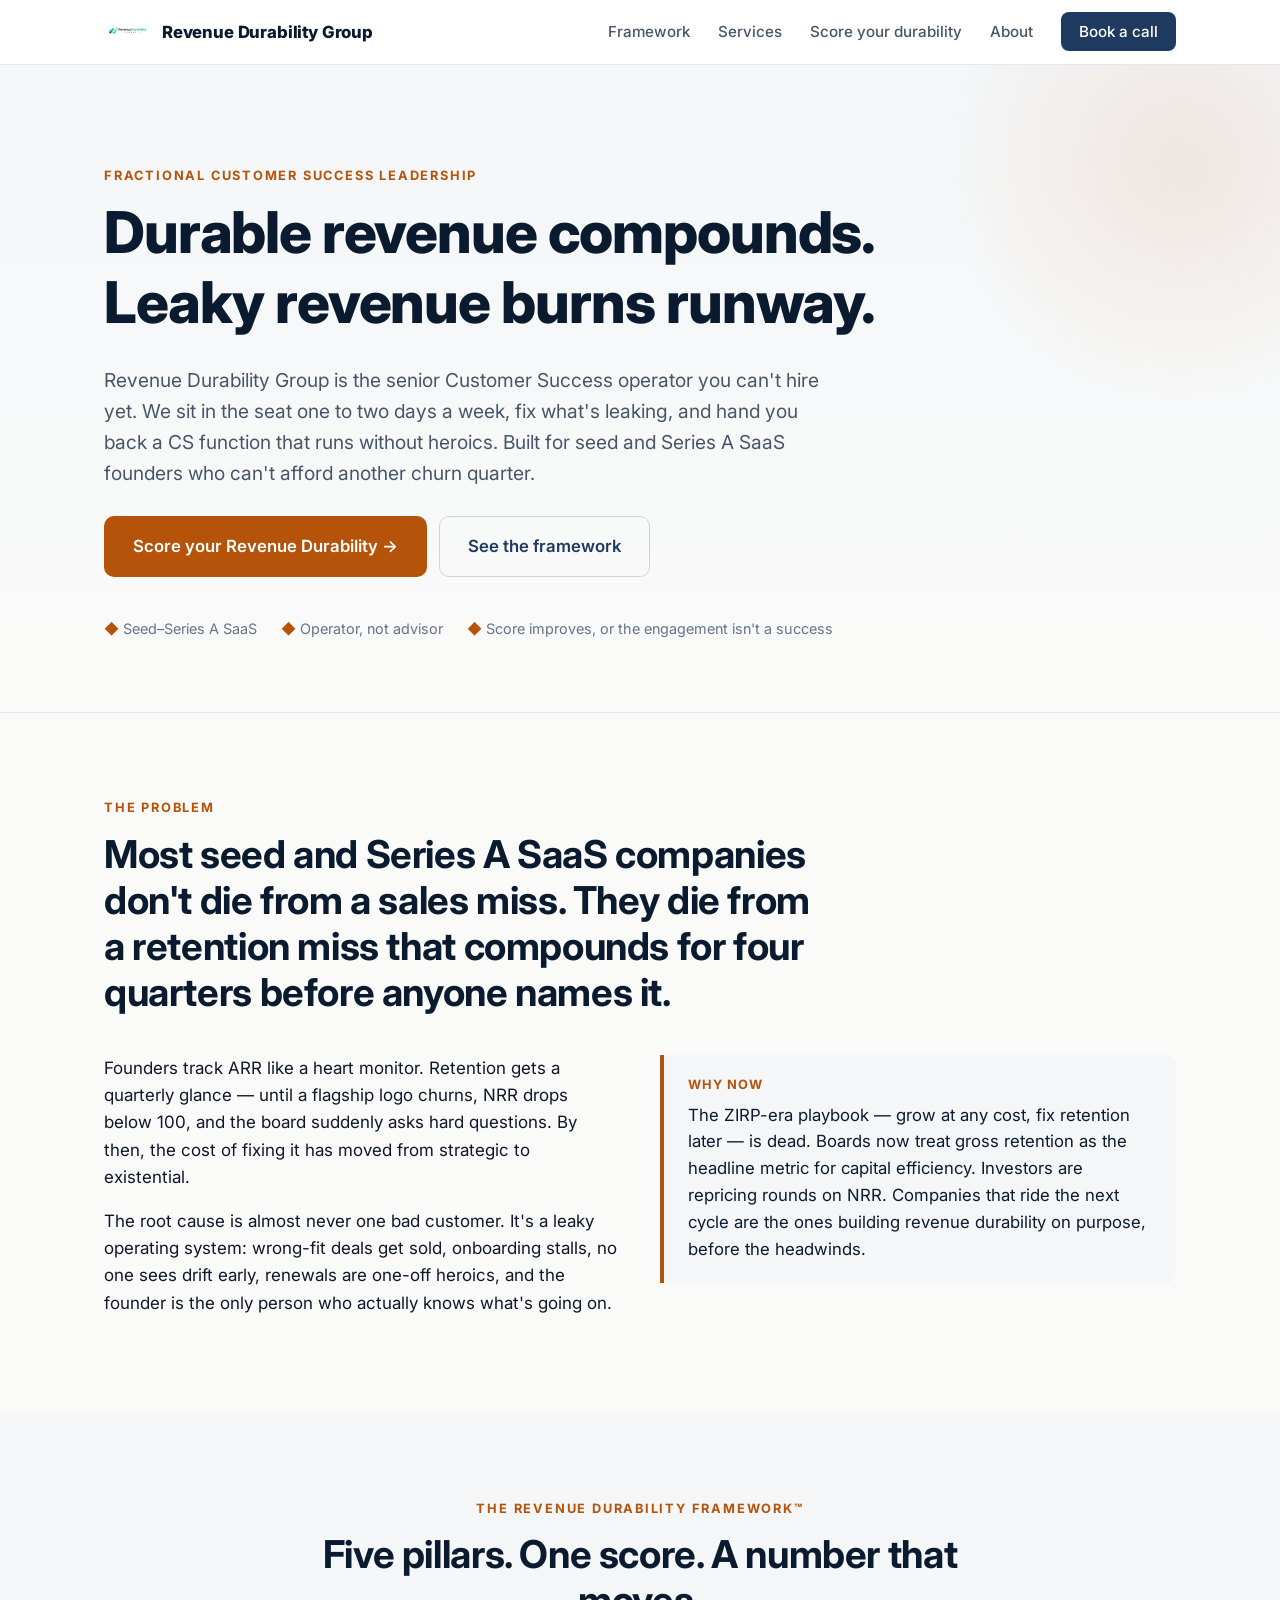
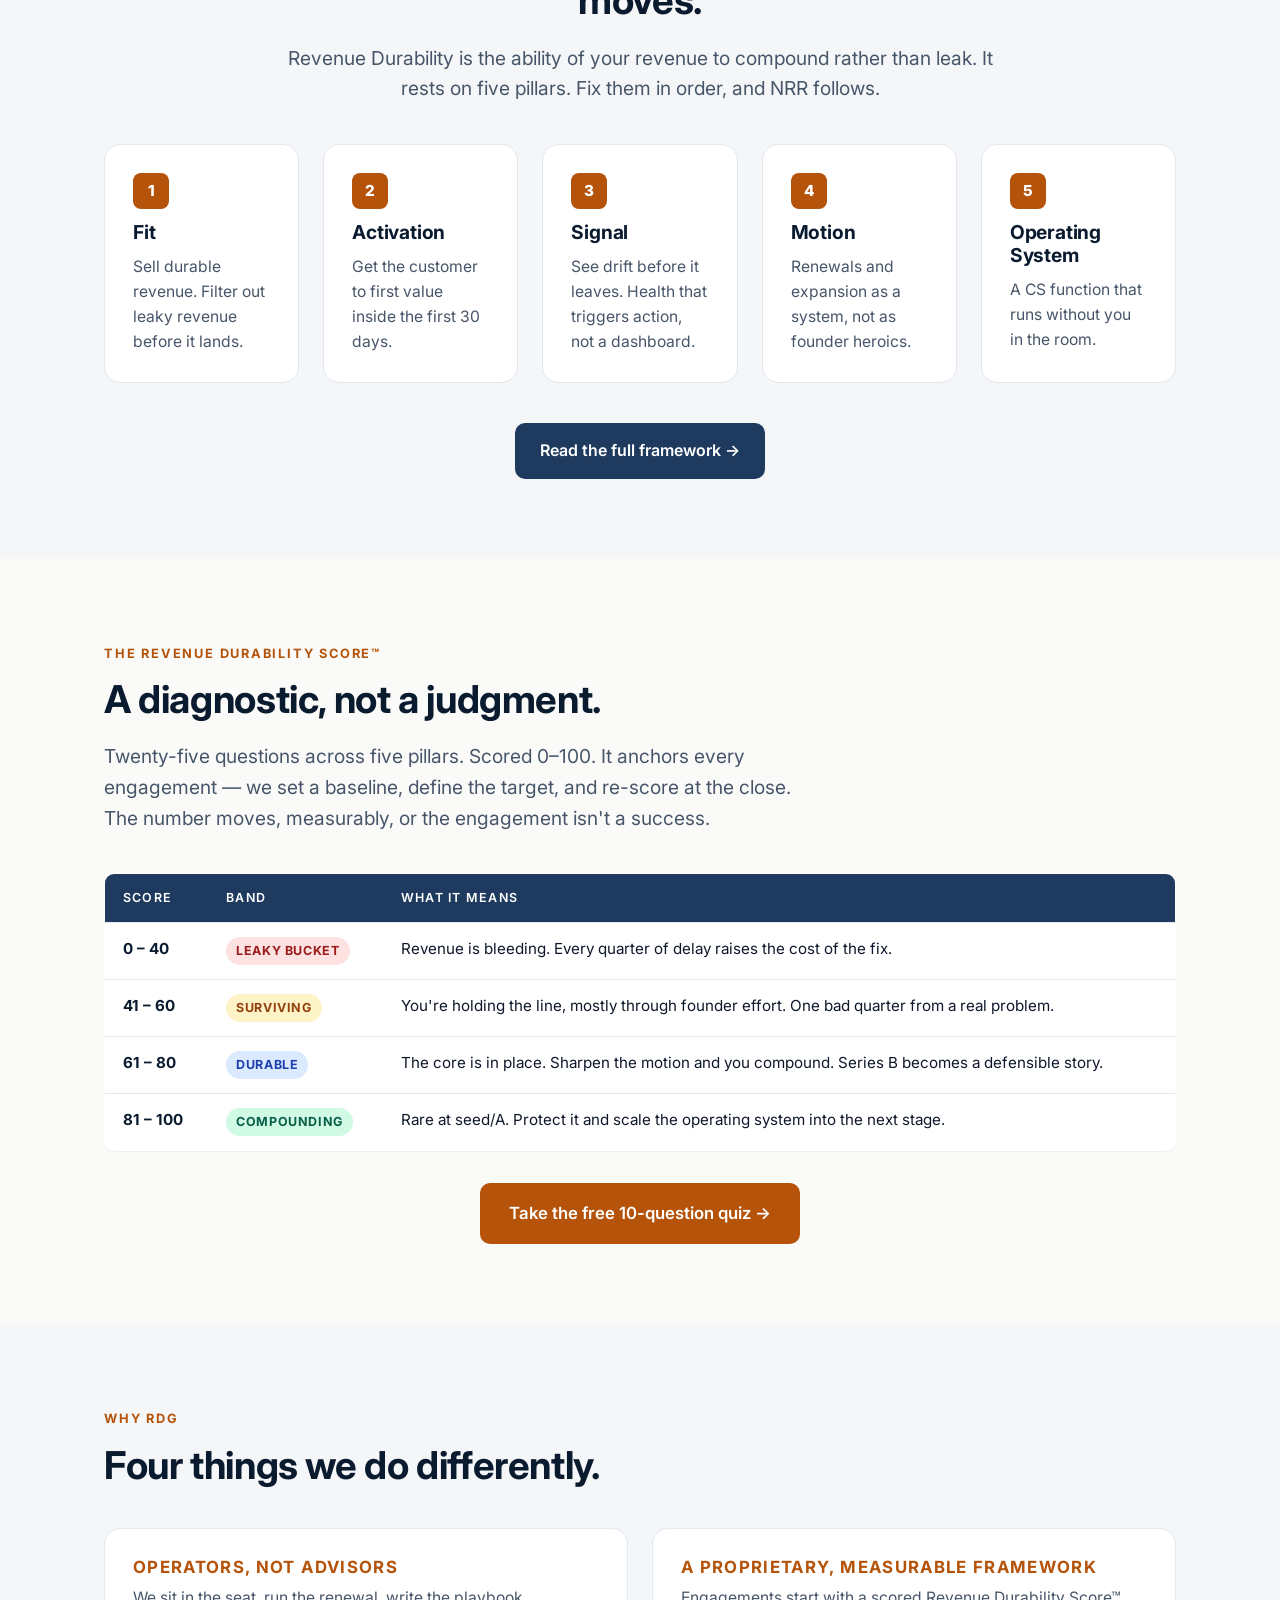
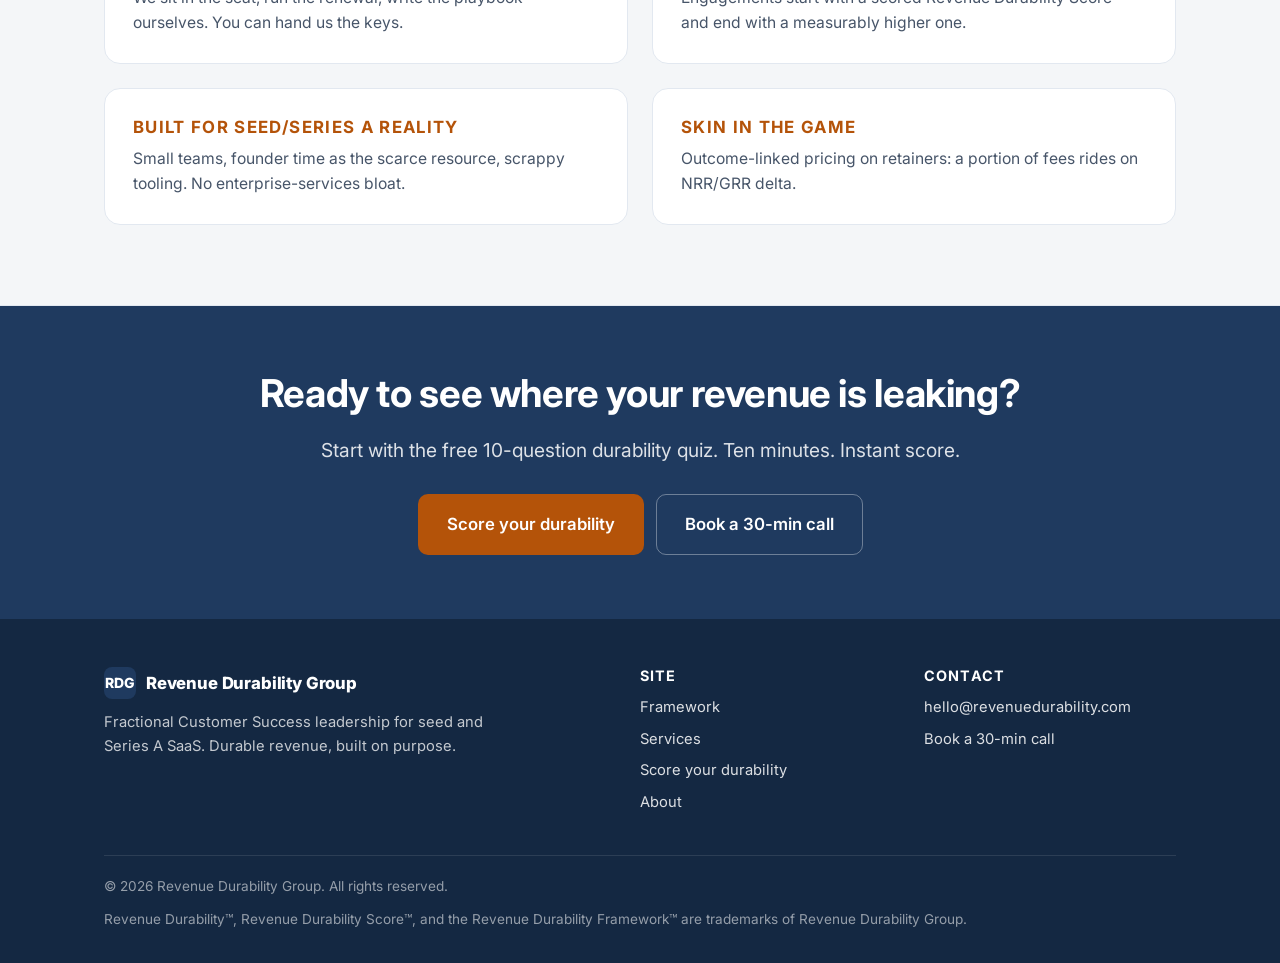
==== website/index.html @ c7f02edd "Add files via upload" ====
<!doctype html>
<html lang="en">
<head>
  <meta charset="utf-8">
  <meta name="viewport" content="width=device-width, initial-scale=1">
  <title>Revenue Durability Group — Fractional CS leadership for seed &amp; Series A SaaS</title>
  <meta name="description" content="We're the senior Customer Success operator you can't hire yet. Fractional CS leadership that turns leaky revenue into revenue that compounds. Built for seed and Series A SaaS.">
  <link rel="preconnect" href="https://fonts.googleapis.com">
  <link rel="preconnect" href="https://fonts.gstatic.com" crossorigin>
  <link href="https://fonts.googleapis.com/css2?family=Inter:wght@400;500;600;700;800&display=swap" rel="stylesheet">
  <link rel="stylesheet" href="assets/css/style.css">
</head>
<body>
  <header class="site-header">
    <nav class="nav" aria-label="Primary">
      <a class="brand" href="index.html">
        <img src="assets/img/logo.png" alt="Revenue Durability Group">
        <span>Revenue Durability Group</span>
      </a>
      <button class="nav-toggle" aria-label="Menu">☰</button>
      <ul class="nav-links">
        <li><a href="framework.html">Framework</a></li>
        <li><a href="services.html">Services</a></li>
        <li><a href="quiz.html">Score your durability</a></li>
        <li><a href="about.html">About</a></li>
        <li><a class="nav-cta" href="about.html#contact">Book a call</a></li>
      </ul>
    </nav>
  </header>

  <main>
    <!-- HERO -->
    <section class="hero">
      <div class="wrap">
        <span class="eyebrow">Fractional Customer Success Leadership</span>
        <h1>Durable revenue compounds. Leaky revenue burns runway.</h1>
        <p class="lead">Revenue Durability Group is the senior Customer Success operator you can't hire yet. We sit in the seat one to two days a week, fix what's leaking, and hand you back a CS function that runs without heroics. Built for seed and Series A SaaS founders who can't afford another churn quarter.</p>
        <div class="hero-cta">
          <a href="quiz.html" class="btn btn-primary btn-lg">Score your Revenue Durability →</a>
          <a href="framework.html" class="btn btn-ghost btn-lg">See the framework</a>
        </div>
        <div class="hero-meta">
          <span>Seed–Series A SaaS</span>
          <span>Operator, not advisor</span>
          <span>Score improves, or the engagement isn't a success</span>
        </div>
      </div>
    </section>

    <!-- PROBLEM -->
    <section>
      <div class="wrap">
        <div class="section-head">
          <span class="eyebrow">The problem</span>
          <h2>Most seed and Series A SaaS companies don't die from a sales miss. They die from a retention miss that compounds for four quarters before anyone names it.</h2>
        </div>
        <div class="two-col">
          <div>
            <p>Founders track ARR like a heart monitor. Retention gets a quarterly glance — until a flagship logo churns, NRR drops below 100, and the board suddenly asks hard questions. By then, the cost of fixing it has moved from strategic to existential.</p>
            <p>The root cause is almost never one bad customer. It's a leaky operating system: wrong-fit deals get sold, onboarding stalls, no one sees drift early, renewals are one-off heroics, and the founder is the only person who actually knows what's going on.</p>
          </div>
          <div class="callout" style="margin: 0;">
            <span class="label">Why now</span>
            <p style="margin: 0;">The ZIRP-era playbook — grow at any cost, fix retention later — is dead. Boards now treat gross retention as the headline metric for capital efficiency. Investors are repricing rounds on NRR. Companies that ride the next cycle are the ones building revenue durability on purpose, before the headwinds.</p>
          </div>
        </div>
      </div>
    </section>

    <!-- FRAMEWORK TEASER -->
    <section style="background: var(--paper-2);">
      <div class="wrap">
        <div class="section-head center">
          <span class="eyebrow">The Revenue Durability Framework™</span>
          <h2>Five pillars. One score. A number that moves.</h2>
          <p class="lead">Revenue Durability is the ability of your revenue to compound rather than leak. It rests on five pillars. Fix them in order, and NRR follows.</p>
        </div>

        <div class="grid grid-5" style="margin-top: 32px;">
          <div class="card pillar-card">
            <div class="num">1</div>
            <h3>Fit</h3>
            <p>Sell durable revenue. Filter out leaky revenue before it lands.</p>
          </div>
          <div class="card pillar-card">
            <div class="num">2</div>
            <h3>Activation</h3>
            <p>Get the customer to first value inside the first 30 days.</p>
          </div>
          <div class="card pillar-card">
            <div class="num">3</div>
            <h3>Signal</h3>
            <p>See drift before it leaves. Health that triggers action, not a dashboard.</p>
          </div>
          <div class="card pillar-card">
            <div class="num">4</div>
            <h3>Motion</h3>
            <p>Renewals and expansion as a system, not as founder heroics.</p>
          </div>
          <div class="card pillar-card">
            <div class="num">5</div>
            <h3>Operating System</h3>
            <p>A CS function that runs without you in the room.</p>
          </div>
        </div>

        <div class="center" style="margin-top: 40px;">
          <a href="framework.html" class="btn btn-secondary">Read the full framework →</a>
        </div>
      </div>
    </section>

    <!-- SCORE -->
    <section>
      <div class="wrap">
        <div class="section-head">
          <span class="eyebrow">The Revenue Durability Score™</span>
          <h2>A diagnostic, not a judgment.</h2>
          <p class="lead">Twenty-five questions across five pillars. Scored 0–100. It anchors every engagement — we set a baseline, define the target, and re-score at the close. The number moves, measurably, or the engagement isn't a success.</p>
        </div>
        <table class="band-table">
          <thead>
            <tr><th>Score</th><th>Band</th><th>What it means</th></tr>
          </thead>
          <tbody>
            <tr>
              <td><strong>0 – 40</strong></td>
              <td><span class="band-tag band-leaky">Leaky bucket</span></td>
              <td>Revenue is bleeding. Every quarter of delay raises the cost of the fix.</td>
            </tr>
            <tr>
              <td><strong>41 – 60</strong></td>
              <td><span class="band-tag band-surviving">Surviving</span></td>
              <td>You're holding the line, mostly through founder effort. One bad quarter from a real problem.</td>
            </tr>
            <tr>
              <td><strong>61 – 80</strong></td>
              <td><span class="band-tag band-durable">Durable</span></td>
              <td>The core is in place. Sharpen the motion and you compound. Series B becomes a defensible story.</td>
            </tr>
            <tr>
              <td><strong>81 – 100</strong></td>
              <td><span class="band-tag band-compounding">Compounding</span></td>
              <td>Rare at seed/A. Protect it and scale the operating system into the next stage.</td>
            </tr>
          </tbody>
        </table>
        <div class="center" style="margin-top: 32px;">
          <a href="quiz.html" class="btn btn-primary btn-lg">Take the free 10-question quiz →</a>
        </div>
      </div>
    </section>

    <!-- WHY US -->
    <section style="background: var(--paper-2);">
      <div class="wrap">
        <div class="section-head">
          <span class="eyebrow">Why RDG</span>
          <h2>Four things we do differently.</h2>
        </div>
        <div class="grid grid-2">
          <div class="card">
            <h4>Operators, not advisors</h4>
            <p>We sit in the seat, run the renewal, write the playbook ourselves. You can hand us the keys.</p>
          </div>
          <div class="card">
            <h4>A proprietary, measurable framework</h4>
            <p>Engagements start with a scored Revenue Durability Score™ and end with a measurably higher one.</p>
          </div>
          <div class="card">
            <h4>Built for seed/Series A reality</h4>
            <p>Small teams, founder time as the scarce resource, scrappy tooling. No enterprise-services bloat.</p>
          </div>
          <div class="card">
            <h4>Skin in the game</h4>
            <p>Outcome-linked pricing on retainers: a portion of fees rides on NRR/GRR delta.</p>
          </div>
        </div>
      </div>
    </section>

    <!-- CTA -->
    <section class="cta-strip">
      <div class="wrap center">
        <h2>Ready to see where your revenue is leaking?</h2>
        <p class="lead" style="margin-bottom: 28px;">Start with the free 10-question durability quiz. Ten minutes. Instant score.</p>
        <div class="hero-cta" style="justify-content: center;">
          <a href="quiz.html" class="btn btn-primary btn-lg">Score your durability</a>
          <a href="about.html#contact" class="btn btn-ghost btn-lg">Book a 30-min call</a>
        </div>
      </div>
    </section>
  </main>

  <footer class="site-footer">
    <div class="wrap">
      <div class="footer-grid">
        <div>
          <div class="brand" style="color: var(--white); margin-bottom: 12px;">
            <span class="brand-fallback">RDG</span>
            <span style="color: var(--white);">Revenue Durability Group</span>
          </div>
          <p style="max-width: 380px;">Fractional Customer Success leadership for seed and Series A SaaS. Durable revenue, built on purpose.</p>
        </div>
        <div>
          <h4>Site</h4>
          <ul class="footer-links">
            <li><a href="framework.html">Framework</a></li>
            <li><a href="services.html">Services</a></li>
            <li><a href="quiz.html">Score your durability</a></li>
            <li><a href="about.html">About</a></li>
          </ul>
        </div>
        <div>
          <h4>Contact</h4>
          <ul class="footer-links">
            <li><a href="mailto:hello@revenuedurability.com">hello@revenuedurability.com</a></li>
            <li><a href="about.html#contact">Book a 30-min call</a></li>
          </ul>
        </div>
      </div>
      <div class="footer-legal">
        <span>© <span id="year"></span> Revenue Durability Group. All rights reserved.</span>
        <span>Revenue Durability™, Revenue Durability Score™, and the Revenue Durability Framework™ are trademarks of Revenue Durability Group.</span>
      </div>
    </div>
  </footer>
  <script>document.getElementById('year').textContent = new Date().getFullYear();</script>
  <script src="assets/js/site.js"></script>
</body>
</html>
---- website/assets/css/style.css ----
/* ==========================================================================
   Revenue Durability Group — Site Styles
   ========================================================================== */

:root {
  --navy:        #1F3A5F;
  --navy-dark:   #142842;
  --navy-ink:    #0B1B2F;
  --amber:       #B45309;
  --amber-bright:#D97706;
  --amber-soft:  #FEF3C7;
  --ink:         #0F172A;
  --slate:       #475569;
  --slate-soft:  #64748B;
  --paper:       #FAFAF9;
  --paper-2:     #F4F6F8;
  --paper-3:     #E9EEF3;
  --line:        #E2E8F0;
  --line-strong: #CBD5E1;
  --white:       #FFFFFF;
  --success:     #047857;
  --warn:        #B45309;
  --danger:      #B91C1C;

  --shadow-sm:   0 1px 2px rgba(15, 23, 42, 0.06);
  --shadow-md:   0 4px 12px rgba(15, 23, 42, 0.08);
  --shadow-lg:   0 12px 32px rgba(15, 23, 42, 0.12);

  --radius:      10px;
  --radius-lg:   16px;

  --content-max: 1120px;
  --content-narrow: 780px;

  --font-sans: "Inter", -apple-system, BlinkMacSystemFont, "Segoe UI",
               Roboto, "Helvetica Neue", Arial, sans-serif;
  --font-display: "Inter", -apple-system, BlinkMacSystemFont, "Segoe UI",
                  Roboto, sans-serif;
}

/* ---------- Reset ---------- */
*, *::before, *::after { box-sizing: border-box; }
html { -webkit-text-size-adjust: 100%; scroll-behavior: smooth; }
body {
  margin: 0;
  font-family: var(--font-sans);
  font-size: 17px;
  line-height: 1.6;
  color: var(--ink);
  background: var(--paper);
  -webkit-font-smoothing: antialiased;
  -moz-osx-font-smoothing: grayscale;
}
img, svg { max-width: 100%; height: auto; display: block; }
button { font: inherit; cursor: pointer; }
a { color: var(--navy); text-decoration: none; }
a:hover { color: var(--amber); }

/* ---------- Typography ---------- */
h1, h2, h3, h4 {
  font-family: var(--font-display);
  color: var(--navy-ink);
  line-height: 1.2;
  margin: 0 0 0.5em;
  letter-spacing: -0.01em;
}
h1 { font-size: clamp(2.2rem, 4vw + 1rem, 3.6rem); font-weight: 800; letter-spacing: -0.02em; }
h2 { font-size: clamp(1.6rem, 2vw + 1rem, 2.4rem); font-weight: 700; }
h3 { font-size: 1.35rem; font-weight: 700; }
h4 { font-size: 1.05rem; font-weight: 700; text-transform: uppercase;
     letter-spacing: 0.08em; color: var(--amber); }
p  { margin: 0 0 1em; }
.lead { font-size: 1.2rem; color: var(--slate); }
.eyebrow {
  display: inline-block;
  font-size: 0.8rem;
  font-weight: 700;
  text-transform: uppercase;
  letter-spacing: 0.14em;
  color: var(--amber);
  margin-bottom: 12px;
}
strong { color: var(--navy-ink); font-weight: 700; }

/* ---------- Layout ---------- */
.wrap    { max-width: var(--content-max); margin: 0 auto; padding: 0 24px; }
.wrap-narrow { max-width: var(--content-narrow); margin: 0 auto; padding: 0 24px; }
section  { padding: 80px 0; }
section.tight { padding: 48px 0; }

/* ---------- Header / Nav ---------- */
.site-header {
  background: var(--white);
  border-bottom: 1px solid var(--line);
  position: sticky; top: 0; z-index: 50;
  backdrop-filter: saturate(1.4) blur(6px);
}
.nav {
  display: flex; align-items: center; justify-content: space-between;
  padding: 16px 24px; max-width: var(--content-max); margin: 0 auto;
}
.brand {
  display: flex; align-items: center; gap: 10px;
  font-weight: 800; font-size: 1.05rem; color: var(--navy-ink);
  letter-spacing: -0.01em;
}
.brand img { height: 32px; width: auto; }
.brand-fallback {
  display: inline-flex; align-items: center; justify-content: center;
  width: 32px; height: 32px; border-radius: 8px;
  background: var(--navy); color: var(--white);
  font-weight: 800; font-size: 14px; letter-spacing: 0.02em;
}
.nav-links {
  display: flex; align-items: center; gap: 28px;
  list-style: none; padding: 0; margin: 0;
}
.nav-links a {
  color: var(--slate); font-size: 0.95rem; font-weight: 500;
}
.nav-links a:hover, .nav-links a.active { color: var(--navy-ink); }
.nav-cta {
  background: var(--navy); color: var(--white) !important;
  padding: 10px 18px; border-radius: 8px; font-weight: 600;
  transition: background 0.15s ease;
}
.nav-cta:hover { background: var(--amber); }
.nav-toggle {
  display: none; background: none; border: 0; padding: 8px;
  color: var(--navy-ink);
}
@media (max-width: 820px) {
  .nav-links {
    display: none; position: absolute; top: 100%; left: 0; right: 0;
    background: var(--white); flex-direction: column; align-items: stretch;
    padding: 12px 24px; gap: 4px; border-bottom: 1px solid var(--line);
    box-shadow: var(--shadow-md);
  }
  .nav-links.open { display: flex; }
  .nav-links a { padding: 10px 0; }
  .nav-toggle { display: inline-flex; }
}

/* ---------- Buttons ---------- */
.btn {
  display: inline-flex; align-items: center; justify-content: center; gap: 8px;
  padding: 14px 24px; border-radius: 10px; font-weight: 600; font-size: 1rem;
  border: 1px solid transparent;
  transition: transform 0.06s ease, background 0.15s ease, box-shadow 0.15s ease;
  text-decoration: none;
}
.btn:active { transform: translateY(1px); }
.btn-primary   { background: var(--amber); color: var(--white) !important; }
.btn-primary:hover { background: var(--amber-bright); box-shadow: var(--shadow-md); }
.btn-secondary { background: var(--navy); color: var(--white) !important; }
.btn-secondary:hover { background: var(--navy-dark); box-shadow: var(--shadow-md); }
.btn-ghost {
  background: transparent; color: var(--navy) !important;
  border-color: var(--line-strong);
}
.btn-ghost:hover { border-color: var(--navy); background: var(--paper-2); }
.btn-lg { padding: 16px 28px; font-size: 1.05rem; }

/* ---------- Hero ---------- */
.hero {
  background: linear-gradient(180deg, #F4F6F8 0%, #FAFAF9 100%);
  padding: 96px 0 72px;
  border-bottom: 1px solid var(--line);
  position: relative; overflow: hidden;
}
.hero::before {
  content: ""; position: absolute; top: -140px; right: -140px;
  width: 480px; height: 480px; border-radius: 50%;
  background: radial-gradient(circle at center, rgba(180, 83, 9, 0.10), transparent 70%);
  pointer-events: none;
}
.hero h1 { max-width: 820px; }
.hero .lead { max-width: 720px; }
.hero-cta { display: flex; gap: 12px; flex-wrap: wrap; margin-top: 28px; }
.hero-meta {
  display: flex; gap: 24px; margin-top: 40px; flex-wrap: wrap;
  color: var(--slate-soft); font-size: 0.9rem;
}
.hero-meta span::before { content: "◆ "; color: var(--amber); }

/* ---------- Callout / Quote ---------- */
.callout {
  border-left: 4px solid var(--amber);
  background: var(--paper-2);
  padding: 20px 24px;
  border-radius: 0 var(--radius) var(--radius) 0;
  margin: 24px 0;
  font-size: 1.05rem;
  color: var(--navy-ink);
}
.callout .label { display: block; font-weight: 700; color: var(--amber); margin-bottom: 6px;
                  text-transform: uppercase; font-size: 0.8rem; letter-spacing: 0.08em; }

/* ---------- Cards ---------- */
.grid { display: grid; gap: 24px; }
.grid-2 { grid-template-columns: repeat(2, 1fr); }
.grid-3 { grid-template-columns: repeat(3, 1fr); }
.grid-4 { grid-template-columns: repeat(4, 1fr); }
.grid-5 { grid-template-columns: repeat(5, 1fr); }
@media (max-width: 900px) {
  .grid-3, .grid-4, .grid-5 { grid-template-columns: repeat(2, 1fr); }
}
@media (max-width: 600px) {
  .grid-2, .grid-3, .grid-4, .grid-5 { grid-template-columns: 1fr; }
}

.card {
  background: var(--white);
  border: 1px solid var(--line);
  border-radius: var(--radius-lg);
  padding: 28px;
  transition: transform 0.15s ease, box-shadow 0.15s ease, border-color 0.15s ease;
}
.card:hover { border-color: var(--line-strong); box-shadow: var(--shadow-md); transform: translateY(-2px); }
.card .num {
  display: inline-flex; align-items: center; justify-content: center;
  width: 36px; height: 36px; border-radius: 8px;
  background: var(--navy); color: var(--white);
  font-weight: 800; font-size: 0.95rem; margin-bottom: 12px;
}
.card h3 { color: var(--navy-ink); font-size: 1.2rem; }
.card p  { color: var(--slate); margin-bottom: 0; font-size: 0.98rem; }

.pillar-card { position: relative; }
.pillar-card .num { background: var(--amber); }

/* ---------- Section headers ---------- */
.section-head { max-width: 720px; margin-bottom: 40px; }
.section-head.center { margin-left: auto; margin-right: auto; text-align: center; }

/* ---------- Bands table ---------- */
.band-table {
  width: 100%; border-collapse: collapse; margin: 24px 0;
  background: var(--white); border-radius: var(--radius); overflow: hidden;
  box-shadow: var(--shadow-sm); border: 1px solid var(--line);
}
.band-table th, .band-table td {
  padding: 14px 18px; text-align: left; border-bottom: 1px solid var(--line);
  font-size: 0.95rem; vertical-align: top;
}
.band-table th {
  background: var(--navy); color: var(--white); font-weight: 600;
  text-transform: uppercase; font-size: 0.78rem; letter-spacing: 0.1em;
}
.band-table tr:last-child td { border-bottom: 0; }
.band-tag {
  display: inline-block; padding: 4px 10px; border-radius: 999px;
  font-weight: 700; font-size: 0.78rem; text-transform: uppercase;
  letter-spacing: 0.05em;
}
.band-leaky      { background: #FEE2E2; color: #991B1B; }
.band-surviving  { background: #FEF3C7; color: #92400E; }
.band-durable    { background: #DBEAFE; color: #1E40AF; }
.band-compounding{ background: #D1FAE5; color: #065F46; }

/* ---------- Feature strip / CTA ---------- */
.cta-strip {
  background: var(--navy);
  color: var(--white);
  padding: 64px 0;
  border-top: 1px solid var(--line);
}
.cta-strip h2 { color: var(--white); }
.cta-strip p  { color: rgba(255,255,255,0.85); }
.cta-strip .btn-primary { background: var(--amber); }
.cta-strip .btn-primary:hover { background: var(--amber-bright); }
.cta-strip .btn-ghost {
  color: var(--white) !important; border-color: rgba(255,255,255,0.35);
}
.cta-strip .btn-ghost:hover { background: rgba(255,255,255,0.10); border-color: var(--white); }

/* ---------- Footer ---------- */
.site-footer {
  background: var(--navy-dark); color: rgba(255,255,255,0.75);
  padding: 48px 0 32px; font-size: 0.92rem;
}
.site-footer a { color: rgba(255,255,255,0.85); }
.site-footer a:hover { color: var(--amber-bright); }
.footer-grid {
  display: grid; grid-template-columns: 2fr 1fr 1fr;
  gap: 32px; margin-bottom: 32px;
}
@media (max-width: 700px) { .footer-grid { grid-template-columns: 1fr; } }
.site-footer h4 { color: var(--white); font-size: 0.9rem; margin-bottom: 12px; }
.footer-links { list-style: none; padding: 0; margin: 0; }
.footer-links li { margin-bottom: 8px; }
.footer-legal {
  border-top: 1px solid rgba(255,255,255,0.10); padding-top: 20px;
  display: flex; justify-content: space-between; flex-wrap: wrap; gap: 12px;
  color: rgba(255,255,255,0.55); font-size: 0.85rem;
}

/* ---------- Quiz ---------- */
.quiz-shell {
  max-width: 780px; margin: 40px auto; padding: 0 24px;
}
.quiz-progress {
  height: 6px; background: var(--line); border-radius: 999px;
  overflow: hidden; margin-bottom: 24px;
}
.quiz-progress-fill {
  height: 100%; background: linear-gradient(90deg, var(--amber), var(--amber-bright));
  width: 0%; transition: width 0.3s ease;
}
.quiz-step-meta {
  display: flex; justify-content: space-between; align-items: center;
  font-size: 0.85rem; color: var(--slate); margin-bottom: 8px;
  text-transform: uppercase; letter-spacing: 0.08em; font-weight: 600;
}
.pillar-chip {
  display: inline-block; padding: 4px 10px; border-radius: 6px;
  background: var(--navy); color: var(--white); font-weight: 700;
  font-size: 0.72rem;
}
.quiz-card {
  background: var(--white); border: 1px solid var(--line);
  border-radius: var(--radius-lg); padding: 32px; box-shadow: var(--shadow-sm);
}
.quiz-question {
  font-size: 1.3rem; font-weight: 700; color: var(--navy-ink);
  margin-bottom: 8px; line-height: 1.35;
}
.quiz-question-sub {
  color: var(--slate); font-size: 0.95rem; margin-bottom: 24px;
}
.quiz-options {
  display: flex; flex-direction: column; gap: 10px;
}
.quiz-option {
  display: flex; align-items: flex-start; gap: 12px;
  padding: 14px 18px; border: 2px solid var(--line); border-radius: 10px;
  background: var(--white); cursor: pointer;
  transition: border-color 0.1s ease, background 0.1s ease;
  text-align: left; width: 100%;
}
.quiz-option:hover { border-color: var(--amber); background: #FFFBEB; }
.quiz-option.selected {
  border-color: var(--amber); background: #FFFBEB;
}
.quiz-option .dot {
  width: 18px; height: 18px; border-radius: 50%; border: 2px solid var(--line-strong);
  flex-shrink: 0; margin-top: 3px; position: relative;
}
.quiz-option.selected .dot { border-color: var(--amber); }
.quiz-option.selected .dot::after {
  content: ""; position: absolute; inset: 3px;
  border-radius: 50%; background: var(--amber);
}
.quiz-option-text { flex: 1; color: var(--ink); font-size: 0.98rem; }
.quiz-option-hint { color: var(--slate); font-size: 0.85rem; margin-top: 2px; }
.quiz-nav {
  display: flex; justify-content: space-between; margin-top: 24px; gap: 12px;
}
.quiz-nav .btn-ghost:disabled { opacity: 0.35; cursor: not-allowed; }

/* ---------- Result ---------- */
.result-hero {
  background: linear-gradient(180deg, var(--navy) 0%, var(--navy-dark) 100%);
  color: var(--white); padding: 64px 0 48px;
}
.result-hero h1 { color: var(--white); margin-bottom: 8px; }
.result-hero .lead { color: rgba(255,255,255,0.85); }
.score-display {
  display: flex; align-items: baseline; gap: 12px; margin: 20px 0;
}
.score-display .num {
  font-size: 5.5rem; font-weight: 800; line-height: 1; color: var(--amber-bright);
  font-variant-numeric: tabular-nums;
}
.score-display .of {
  font-size: 1.6rem; font-weight: 600; color: rgba(255,255,255,0.6);
}
.result-band-large {
  display: inline-block; padding: 6px 16px; border-radius: 999px;
  font-weight: 700; font-size: 0.95rem; text-transform: uppercase;
  letter-spacing: 0.06em; background: var(--amber); color: var(--white);
}
.pillar-scores {
  display: grid; grid-template-columns: repeat(5, 1fr); gap: 12px;
  margin: 32px 0;
}
@media (max-width: 700px) { .pillar-scores { grid-template-columns: repeat(2, 1fr); } }
.pillar-score-card {
  background: rgba(255,255,255,0.08); border: 1px solid rgba(255,255,255,0.15);
  border-radius: 10px; padding: 16px;
}
.pillar-score-card .pname {
  font-size: 0.75rem; color: rgba(255,255,255,0.7);
  text-transform: uppercase; letter-spacing: 0.08em; font-weight: 700;
}
.pillar-score-card .pscore {
  font-size: 1.8rem; font-weight: 800; color: var(--white); margin-top: 4px;
}
.pillar-score-card .pbar {
  height: 4px; background: rgba(255,255,255,0.15); border-radius: 999px;
  margin-top: 8px; overflow: hidden;
}
.pillar-score-card .pbar-fill {
  height: 100%; background: var(--amber-bright); border-radius: 999px;
}

.report-section {
  background: var(--white); border: 1px solid var(--line);
  border-radius: var(--radius-lg); padding: 32px; margin: 24px 0;
}
.report-section h3 { color: var(--navy-ink); }
.report-section h4 { color: var(--amber); margin-bottom: 8px; }

.report-locked {
  position: relative;
}
.report-locked .locked-content {
  filter: blur(6px); pointer-events: none; user-select: none;
}
.lock-overlay {
  position: absolute; inset: 0; display: flex;
  align-items: center; justify-content: center;
  background: linear-gradient(180deg, rgba(255,255,255,0.6) 0%, rgba(255,255,255,0.95) 100%);
  border-radius: var(--radius-lg);
  padding: 40px 24px;
}
.lock-card {
  background: var(--white); border: 2px solid var(--amber);
  border-radius: var(--radius-lg); padding: 32px; max-width: 460px;
  text-align: center; box-shadow: var(--shadow-lg);
}
.lock-card h3 { color: var(--navy-ink); margin-bottom: 8px; }
.lock-card p  { color: var(--slate); }
.form-field { margin-bottom: 12px; text-align: left; }
.form-field label {
  display: block; font-size: 0.85rem; font-weight: 600; color: var(--navy-ink);
  margin-bottom: 4px;
}
.form-field input {
  width: 100%; padding: 12px 14px; border: 1px solid var(--line-strong);
  border-radius: 8px; font-size: 1rem; font-family: inherit;
  transition: border-color 0.1s ease;
}
.form-field input:focus {
  outline: none; border-color: var(--amber);
  box-shadow: 0 0 0 3px rgba(180, 83, 9, 0.15);
}

/* ---------- Timeline / process ---------- */
.phase {
  display: grid; grid-template-columns: 90px 1fr; gap: 24px;
  padding: 28px 0; border-bottom: 1px solid var(--line);
}
.phase:last-child { border-bottom: 0; }
.phase-num {
  font-size: 2.4rem; font-weight: 800; color: var(--amber);
  font-variant-numeric: tabular-nums; line-height: 1;
}
.phase h3 { margin-top: 0; }
.phase ul { margin: 12px 0 0; padding-left: 20px; color: var(--slate); }
.phase ul li { margin-bottom: 6px; }

/* ---------- Utility ---------- */
.text-slate { color: var(--slate); }
.mt-0 { margin-top: 0; }
.mt-1 { margin-top: 12px; }
.mt-2 { margin-top: 24px; }
.mt-3 { margin-top: 40px; }
.mb-0 { margin-bottom: 0; }
.mb-1 { margin-bottom: 12px; }
.mb-2 { margin-bottom: 24px; }
.mb-3 { margin-bottom: 40px; }
.center { text-align: center; }
.hidden { display: none !important; }
.rule {
  height: 1px; background: var(--line); border: 0; margin: 40px 0;
}

/* ---------- Pillar swatches ---------- */
.pillar-swatch {
  display: inline-flex; align-items: center; gap: 8px;
  font-size: 0.85rem; font-weight: 600; color: var(--slate);
}
.pillar-swatch::before {
  content: ""; width: 10px; height: 10px; border-radius: 3px;
  background: var(--amber);
}

/* ---------- Two-column info block ---------- */
.two-col {
  display: grid; grid-template-columns: 1fr 1fr; gap: 40px; align-items: start;
}
@media (max-width: 800px) { .two-col { grid-template-columns: 1fr; } }
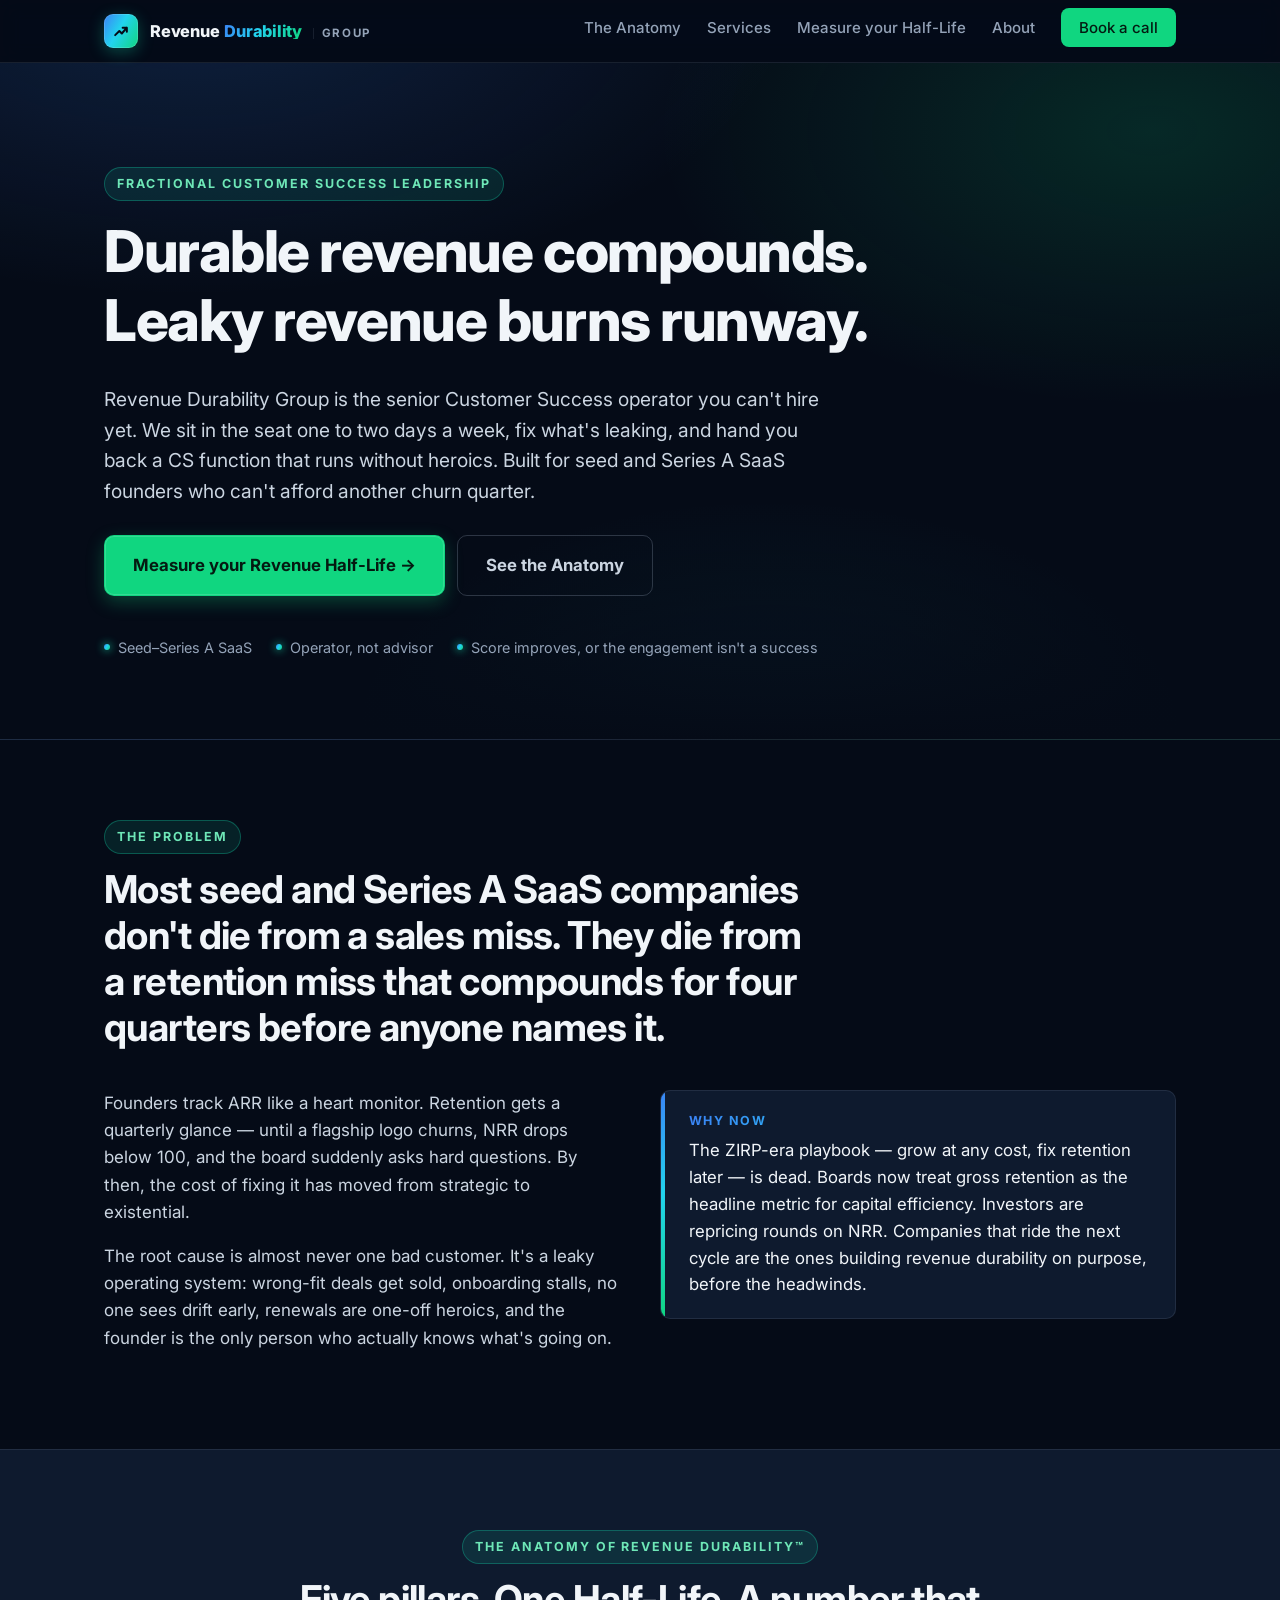
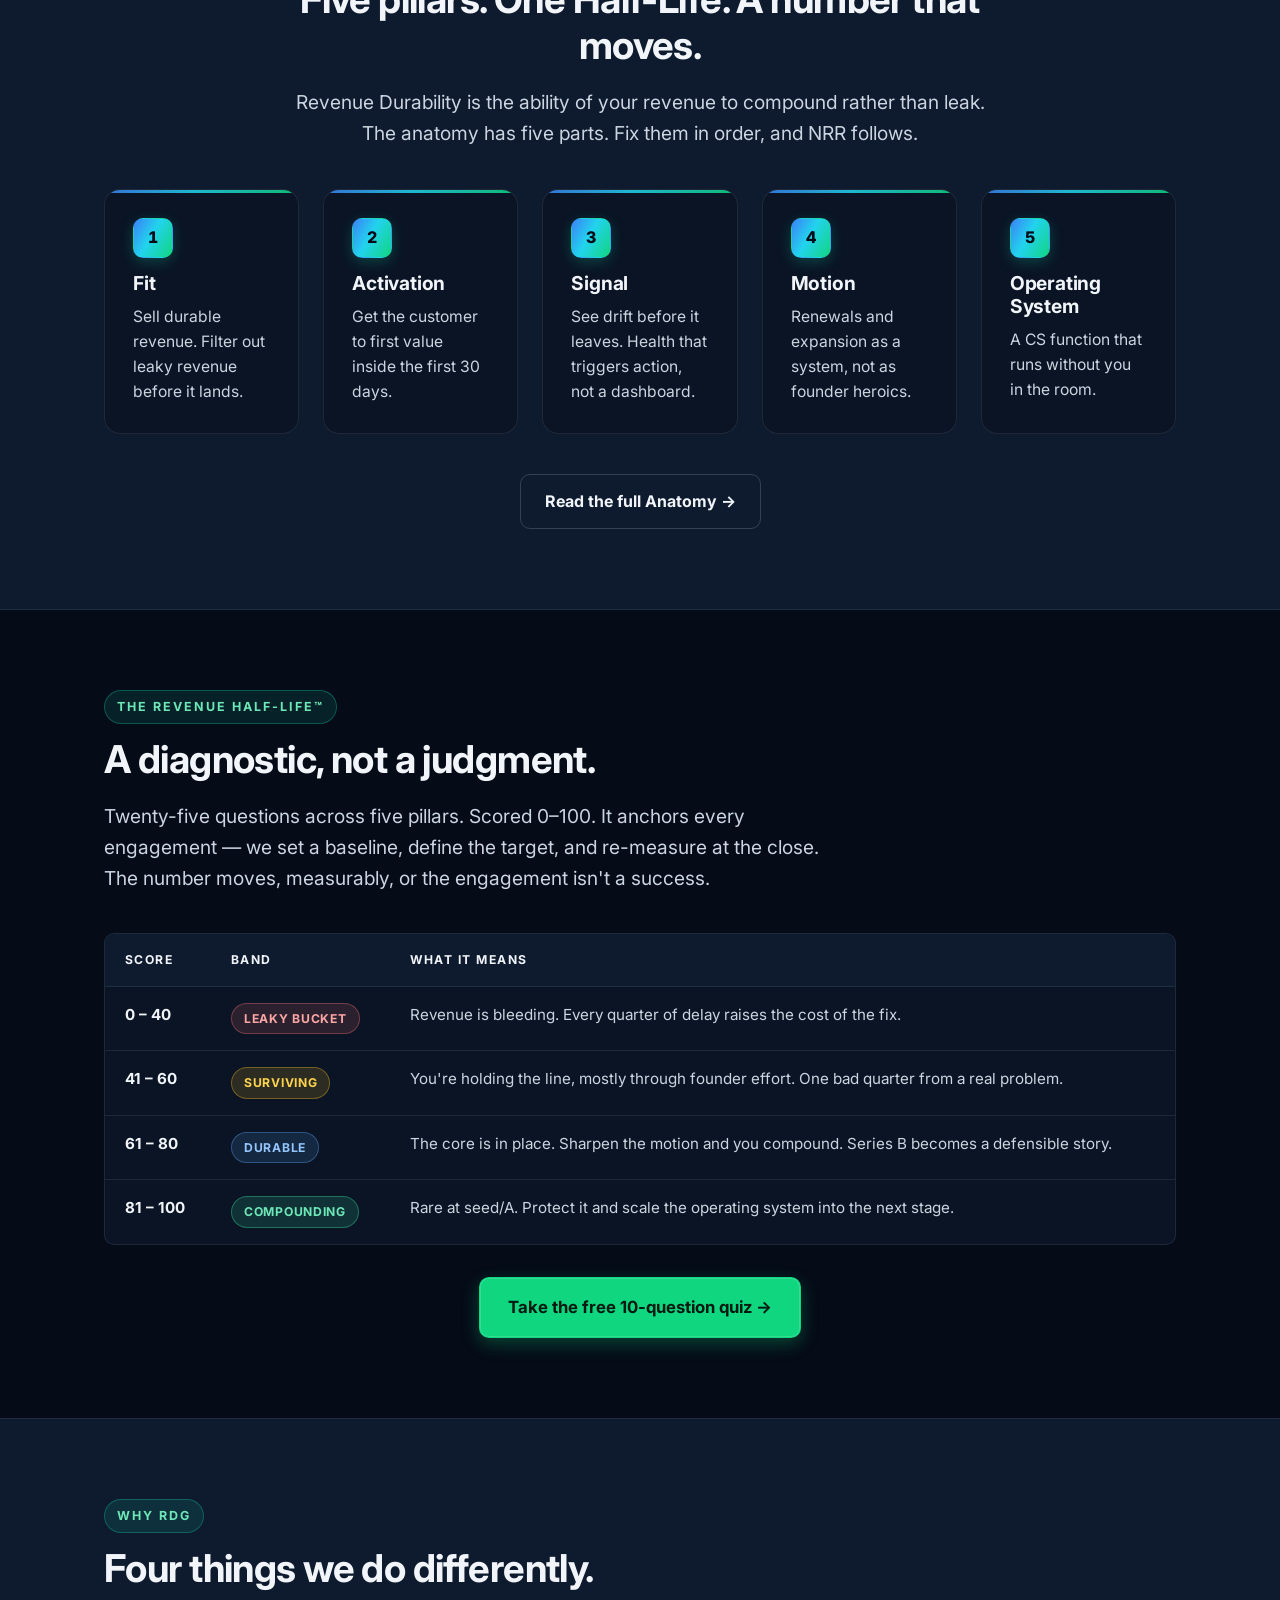
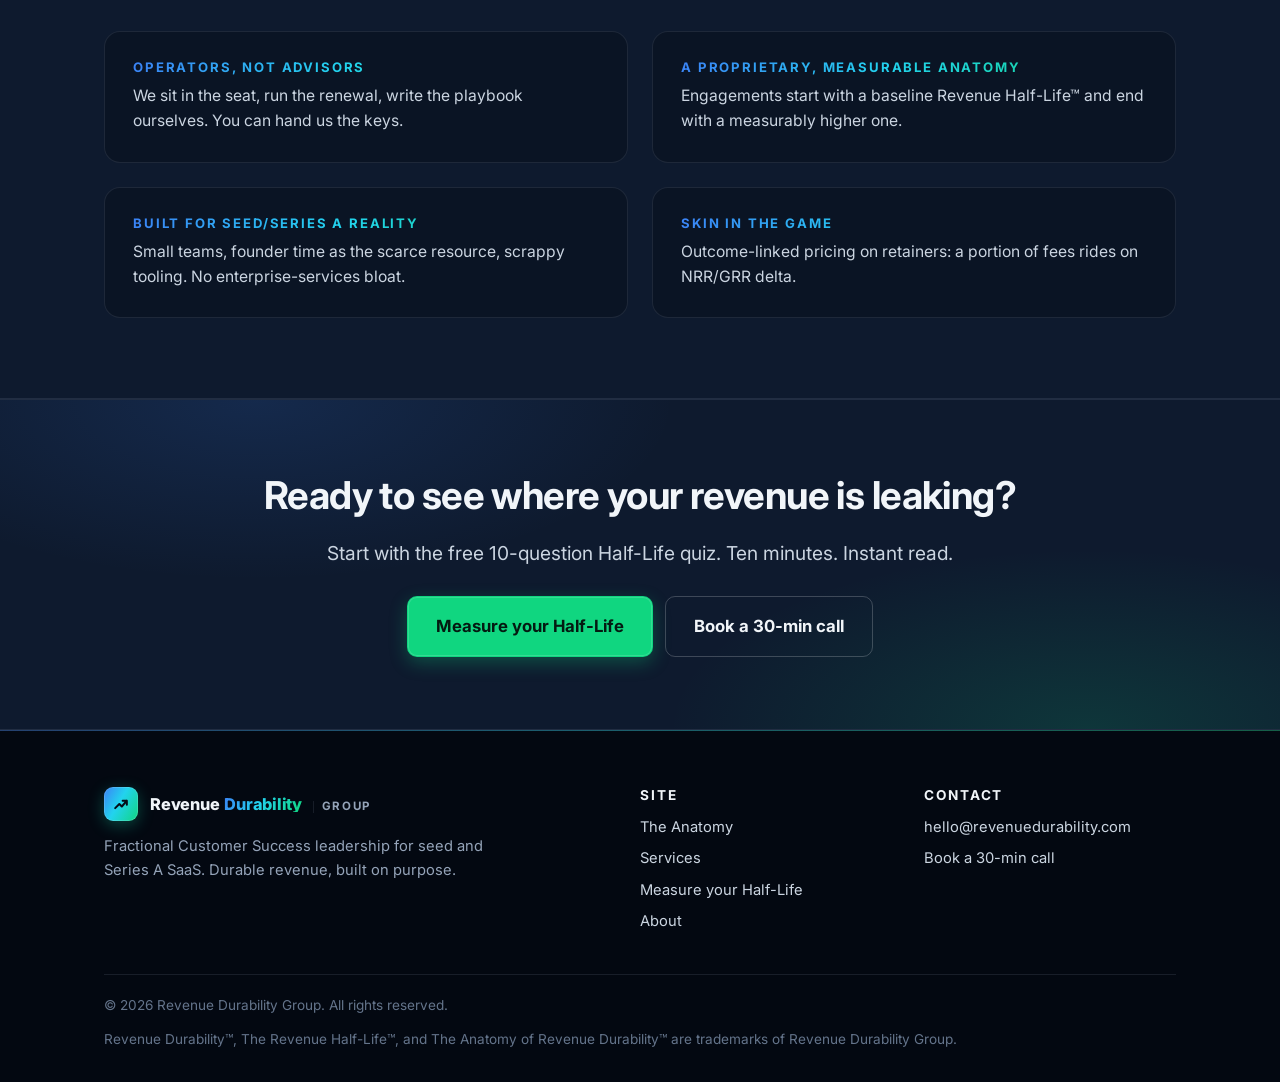
==== commit 4ed7f0df: "Add files via upload" ====
--- a/website/index.html
+++ b/website/index.html
@@ -3,6 +3,9 @@
 <head>
   <meta charset="utf-8">
   <meta name="viewport" content="width=device-width, initial-scale=1">
+  <link rel="icon" type="image/svg+xml" href="assets/img/favicon.svg">
+  <link rel="apple-touch-icon" href="assets/img/apple-touch-icon.svg">
+  <meta name="theme-color" content="#050B17">
   <title>Revenue Durability Group — Fractional CS leadership for seed &amp; Series A SaaS</title>
   <meta name="description" content="We're the senior Customer Success operator you can't hire yet. Fractional CS leadership that turns leaky revenue into revenue that compounds. Built for seed and Series A SaaS.">
   <link rel="preconnect" href="https://fonts.googleapis.com">
@@ -13,17 +16,23 @@
 <body>
   <header class="site-header">
     <nav class="nav" aria-label="Primary">
-      <a class="brand" href="index.html">
-        <img src="assets/img/logo.png" alt="Revenue Durability Group">
-        <span>Revenue Durability Group</span>
+      <a class="brand" href="index.html" aria-label="Revenue Durability Group — Home">
+        <span class="brand-mark" aria-hidden="true">
+          <svg viewBox="0 0 24 24" fill="none" xmlns="http://www.w3.org/2000/svg">
+            <path d="M5 17 L10 12 L13 15 L19 8 M14 8 L19 8 L19 13" stroke="currentColor" stroke-width="2.4" stroke-linecap="round" stroke-linejoin="round"/>
+          </svg>
+        </span>
+        <span class="brand-text">
+          <span class="brand-a">Revenue</span><span class="brand-b">Durability</span><span class="brand-c">Group</span>
+        </span>
       </a>
       <button class="nav-toggle" aria-label="Menu">☰</button>
       <ul class="nav-links">
-        <li><a href="framework.html">Framework</a></li>
+        <li><a href="framework.html">The Anatomy</a></li>
         <li><a href="services.html">Services</a></li>
-        <li><a href="quiz.html">Score your durability</a></li>
+        <li><a href="quiz.html">Measure your Half-Life</a></li>
         <li><a href="about.html">About</a></li>
-        <li><a class="nav-cta" href="about.html#contact">Book a call</a></li>
+        <li><a class="nav-cta" href="https://calendar.app.google/EX6W3xuQxsntAc3YA" target="_blank" rel="noopener">Book a call</a></li>
       </ul>
     </nav>
   </header>
@@ -36,8 +45,8 @@
         <h1>Durable revenue compounds. Leaky revenue burns runway.</h1>
         <p class="lead">Revenue Durability Group is the senior Customer Success operator you can't hire yet. We sit in the seat one to two days a week, fix what's leaking, and hand you back a CS function that runs without heroics. Built for seed and Series A SaaS founders who can't afford another churn quarter.</p>
         <div class="hero-cta">
-          <a href="quiz.html" class="btn btn-primary btn-lg">Score your Revenue Durability →</a>
-          <a href="framework.html" class="btn btn-ghost btn-lg">See the framework</a>
+          <a href="quiz.html" class="btn btn-primary btn-lg">Measure your Revenue Half-Life →</a>
+          <a href="framework.html" class="btn btn-ghost btn-lg">See the Anatomy</a>
         </div>
         <div class="hero-meta">
           <span>Seed–Series A SaaS</span>
@@ -67,13 +76,13 @@
       </div>
     </section>
 
-    <!-- FRAMEWORK TEASER -->
-    <section style="background: var(--paper-2);">
+    <!-- ANATOMY TEASER -->
+    <section class="section-alt">
       <div class="wrap">
         <div class="section-head center">
-          <span class="eyebrow">The Revenue Durability Framework™</span>
-          <h2>Five pillars. One score. A number that moves.</h2>
-          <p class="lead">Revenue Durability is the ability of your revenue to compound rather than leak. It rests on five pillars. Fix them in order, and NRR follows.</p>
+          <span class="eyebrow">The Anatomy of Revenue Durability™</span>
+          <h2>Five pillars. One Half-Life. A number that moves.</h2>
+          <p class="lead">Revenue Durability is the ability of your revenue to compound rather than leak. The anatomy has five parts. Fix them in order, and NRR follows.</p>
         </div>
 
         <div class="grid grid-5" style="margin-top: 32px;">
@@ -105,7 +114,7 @@
         </div>
 
         <div class="center" style="margin-top: 40px;">
-          <a href="framework.html" class="btn btn-secondary">Read the full framework →</a>
+          <a href="framework.html" class="btn btn-secondary">Read the full Anatomy →</a>
         </div>
       </div>
     </section>
@@ -114,9 +123,9 @@
     <section>
       <div class="wrap">
         <div class="section-head">
-          <span class="eyebrow">The Revenue Durability Score™</span>
+          <span class="eyebrow">The Revenue Half-Life™</span>
           <h2>A diagnostic, not a judgment.</h2>
-          <p class="lead">Twenty-five questions across five pillars. Scored 0–100. It anchors every engagement — we set a baseline, define the target, and re-score at the close. The number moves, measurably, or the engagement isn't a success.</p>
+          <p class="lead">Twenty-five questions across five pillars. Scored 0–100. It anchors every engagement — we set a baseline, define the target, and re-measure at the close. The number moves, measurably, or the engagement isn't a success.</p>
         </div>
         <table class="band-table">
           <thead>
@@ -152,7 +161,7 @@
     </section>
 
     <!-- WHY US -->
-    <section style="background: var(--paper-2);">
+    <section class="section-alt">
       <div class="wrap">
         <div class="section-head">
           <span class="eyebrow">Why RDG</span>
@@ -164,8 +173,8 @@
             <p>We sit in the seat, run the renewal, write the playbook ourselves. You can hand us the keys.</p>
           </div>
           <div class="card">
-            <h4>A proprietary, measurable framework</h4>
-            <p>Engagements start with a scored Revenue Durability Score™ and end with a measurably higher one.</p>
+            <h4>A proprietary, measurable anatomy</h4>
+            <p>Engagements start with a baseline Revenue Half-Life™ and end with a measurably higher one.</p>
           </div>
           <div class="card">
             <h4>Built for seed/Series A reality</h4>
@@ -183,10 +192,10 @@
     <section class="cta-strip">
       <div class="wrap center">
         <h2>Ready to see where your revenue is leaking?</h2>
-        <p class="lead" style="margin-bottom: 28px;">Start with the free 10-question durability quiz. Ten minutes. Instant score.</p>
+        <p class="lead" style="margin-bottom: 28px;">Start with the free 10-question Half-Life quiz. Ten minutes. Instant read.</p>
         <div class="hero-cta" style="justify-content: center;">
-          <a href="quiz.html" class="btn btn-primary btn-lg">Score your durability</a>
-          <a href="about.html#contact" class="btn btn-ghost btn-lg">Book a 30-min call</a>
+          <a href="quiz.html" class="btn btn-primary btn-lg">Measure your Half-Life</a>
+          <a href="https://calendar.app.google/EX6W3xuQxsntAc3YA" target="_blank" rel="noopener" class="btn btn-ghost btn-lg">Book a 30-min call</a>
         </div>
       </div>
     </section>
@@ -196,18 +205,24 @@
     <div class="wrap">
       <div class="footer-grid">
         <div>
-          <div class="brand" style="color: var(--white); margin-bottom: 12px;">
-            <span class="brand-fallback">RDG</span>
-            <span style="color: var(--white);">Revenue Durability Group</span>
+          <div class="brand" style="margin-bottom: 14px;">
+            <span class="brand-mark" aria-hidden="true">
+              <svg viewBox="0 0 24 24" fill="none" xmlns="http://www.w3.org/2000/svg">
+                <path d="M5 17 L10 12 L13 15 L19 8 M14 8 L19 8 L19 13" stroke="currentColor" stroke-width="2.4" stroke-linecap="round" stroke-linejoin="round"/>
+              </svg>
+            </span>
+            <span class="brand-text">
+              <span class="brand-a">Revenue</span><span class="brand-b">Durability</span><span class="brand-c">Group</span>
+            </span>
           </div>
           <p style="max-width: 380px;">Fractional Customer Success leadership for seed and Series A SaaS. Durable revenue, built on purpose.</p>
         </div>
         <div>
           <h4>Site</h4>
           <ul class="footer-links">
-            <li><a href="framework.html">Framework</a></li>
+            <li><a href="framework.html">The Anatomy</a></li>
             <li><a href="services.html">Services</a></li>
-            <li><a href="quiz.html">Score your durability</a></li>
+            <li><a href="quiz.html">Measure your Half-Life</a></li>
             <li><a href="about.html">About</a></li>
           </ul>
         </div>
@@ -215,13 +230,13 @@
           <h4>Contact</h4>
           <ul class="footer-links">
             <li><a href="mailto:hello@revenuedurability.com">hello@revenuedurability.com</a></li>
-            <li><a href="about.html#contact">Book a 30-min call</a></li>
+            <li><a href="https://calendar.app.google/EX6W3xuQxsntAc3YA" target="_blank" rel="noopener">Book a 30-min call</a></li>
           </ul>
         </div>
       </div>
       <div class="footer-legal">
         <span>© <span id="year"></span> Revenue Durability Group. All rights reserved.</span>
-        <span>Revenue Durability™, Revenue Durability Score™, and the Revenue Durability Framework™ are trademarks of Revenue Durability Group.</span>
+        <span>Revenue Durability™, The Revenue Half-Life™, and The Anatomy of Revenue Durability™ are trademarks of Revenue Durability Group.</span>
       </div>
     </div>
   </footer>
--- a/website/assets/css/style.css
+++ b/website/assets/css/style.css
@@ -1,35 +1,81 @@
 /* ==========================================================================
-   Revenue Durability Group — Site Styles
+   Revenue Durability Group — Site Styles (Dark)
+   Palette drawn from the RDG logo: deep-navy foundation + cyan→teal→emerald
+   signature gradient. Dark-mode-first.
    ========================================================================== */
 
 :root {
-  --navy:        #1F3A5F;
-  --navy-dark:   #142842;
-  --navy-ink:    #0B1B2F;
-  --amber:       #B45309;
-  --amber-bright:#D97706;
-  --amber-soft:  #FEF3C7;
-  --ink:         #0F172A;
-  --slate:       #475569;
-  --slate-soft:  #64748B;
-  --paper:       #FAFAF9;
-  --paper-2:     #F4F6F8;
-  --paper-3:     #E9EEF3;
-  --line:        #E2E8F0;
-  --line-strong: #CBD5E1;
-  --white:       #FFFFFF;
-  --success:     #047857;
-  --warn:        #B45309;
-  --danger:      #B91C1C;
-
-  --shadow-sm:   0 1px 2px rgba(15, 23, 42, 0.06);
-  --shadow-md:   0 4px 12px rgba(15, 23, 42, 0.08);
-  --shadow-lg:   0 12px 32px rgba(15, 23, 42, 0.12);
-
+  /* -- Foundation (backgrounds, dark) ---------------------------------- */
+  --bg:            #050B17;            /* page background — deep navy-black */
+  --bg-1:          #0A1424;            /* elevated: cards */
+  --bg-2:          #0E1A2E;            /* elevated: nav / footer / callout */
+  --bg-3:          #142A47;            /* highest elevation / hover */
+  --bg-glow:       #071228;
+
+  /* -- Text ------------------------------------------------------------ */
+  --ink:           #F1F5F9;            /* primary */
+  --ink-2:         #CBD5E1;            /* secondary body */
+  --ink-3:         #94A3B8;            /* muted */
+  --ink-4:         #64748B;            /* dim / meta */
+  --ink-inverse:   #050B17;
+
+  /* -- Lines & borders ------------------------------------------------- */
+  --line:          rgba(148, 163, 184, 0.14);
+  --line-strong:   rgba(148, 163, 184, 0.28);
+  --line-glow:     rgba(20, 232, 184, 0.30);
+
+  /* -- Brand — pulled from the logo gradient --------------------------- */
+  --brand-blue:    #3B82F6;
+  --brand-cyan:    #22D3EE;
+  --brand-teal:    #14E8B8;
+  --brand-emerald: #10D680;
+  --brand-mint:    #6EE7B7;
+
+  /* Primary CTA color: emerald (matches 'Durability' emphasis in logo) */
+  --accent:        #10D680;
+  --accent-hover:  #14E896;
+  --accent-ink:    #041A11;             /* text on accent buttons */
+  --accent-glow:   rgba(16, 214, 128, 0.28);
+
+  /* Cool accent for links & secondary UI */
+  --link:          #22D3EE;
+  --link-hover:    #67E8F9;
+
+  /* Signature gradient (used sparingly for emphasis) */
+  --brand-grad:    linear-gradient(120deg, #3B82F6 0%, #22D3EE 45%, #10D680 100%);
+  --brand-grad-r:  linear-gradient(120deg, #10D680 0%, #22D3EE 55%, #3B82F6 100%);
+  --brand-glow-radial:
+    radial-gradient(1000px 500px at 15% -10%, rgba(59, 130, 246, 0.18), transparent 60%),
+    radial-gradient(900px 500px at 90% 10%, rgba(16, 214, 128, 0.15), transparent 55%),
+    radial-gradient(700px 400px at 60% 100%, rgba(34, 211, 238, 0.10), transparent 60%);
+
+  /* -- Bands (recolored for dark bg) ----------------------------------- */
+  --band-leaky-bg:       rgba(248, 113, 113, 0.14);
+  --band-leaky-fg:       #FCA5A5;
+  --band-leaky-border:   rgba(248, 113, 113, 0.35);
+  --band-surviving-bg:   rgba(251, 191, 36, 0.14);
+  --band-surviving-fg:   #FCD34D;
+  --band-surviving-border:rgba(251, 191, 36, 0.35);
+  --band-durable-bg:     rgba(96, 165, 250, 0.14);
+  --band-durable-fg:     #93C5FD;
+  --band-durable-border: rgba(96, 165, 250, 0.35);
+  --band-compounding-bg: rgba(52, 211, 153, 0.16);
+  --band-compounding-fg: #6EE7B7;
+  --band-compounding-border:rgba(52, 211, 153, 0.4);
+
+  /* -- Elevation ------------------------------------------------------- */
+  --shadow-sm:  0 1px 2px rgba(0, 0, 0, 0.4);
+  --shadow-md:  0 8px 24px rgba(0, 0, 0, 0.4);
+  --shadow-lg:  0 24px 48px rgba(0, 0, 0, 0.55);
+  --shadow-brand: 0 8px 32px rgba(16, 214, 128, 0.22);
+
+  /* -- Shape ----------------------------------------------------------- */
   --radius:      10px;
   --radius-lg:   16px;
-
-  --content-max: 1120px;
+  --radius-xl:   22px;
+
+  /* -- Layout ---------------------------------------------------------- */
+  --content-max:    1120px;
   --content-narrow: 780px;
 
   --font-sans: "Inter", -apple-system, BlinkMacSystemFont, "Segoe UI",
@@ -38,49 +84,66 @@
                   Roboto, sans-serif;
 }
 
-/* ---------- Reset ---------- */
+/* ---------- Reset & base ---------- */
 *, *::before, *::after { box-sizing: border-box; }
-html { -webkit-text-size-adjust: 100%; scroll-behavior: smooth; }
+html { -webkit-text-size-adjust: 100%; scroll-behavior: smooth; background: var(--bg); }
 body {
   margin: 0;
   font-family: var(--font-sans);
   font-size: 17px;
   line-height: 1.6;
-  color: var(--ink);
-  background: var(--paper);
+  color: var(--ink-2);
+  background: var(--bg);
   -webkit-font-smoothing: antialiased;
   -moz-osx-font-smoothing: grayscale;
 }
+::selection { background: var(--brand-teal); color: var(--ink-inverse); }
 img, svg { max-width: 100%; height: auto; display: block; }
 button { font: inherit; cursor: pointer; }
-a { color: var(--navy); text-decoration: none; }
-a:hover { color: var(--amber); }
+a { color: var(--link); text-decoration: none; transition: color 0.15s ease; }
+a:hover { color: var(--link-hover); }
+strong { color: var(--ink); font-weight: 700; }
 
 /* ---------- Typography ---------- */
 h1, h2, h3, h4 {
   font-family: var(--font-display);
-  color: var(--navy-ink);
+  color: var(--ink);
   line-height: 1.2;
   margin: 0 0 0.5em;
   letter-spacing: -0.01em;
 }
-h1 { font-size: clamp(2.2rem, 4vw + 1rem, 3.6rem); font-weight: 800; letter-spacing: -0.02em; }
-h2 { font-size: clamp(1.6rem, 2vw + 1rem, 2.4rem); font-weight: 700; }
+h1 { font-size: clamp(2.2rem, 4vw + 1rem, 3.6rem); font-weight: 800; letter-spacing: -0.025em; }
+h2 { font-size: clamp(1.6rem, 2vw + 1rem, 2.4rem); font-weight: 700; letter-spacing: -0.015em; }
 h3 { font-size: 1.35rem; font-weight: 700; }
-h4 { font-size: 1.05rem; font-weight: 700; text-transform: uppercase;
-     letter-spacing: 0.08em; color: var(--amber); }
+h4 {
+  font-size: 0.82rem; font-weight: 700; text-transform: uppercase;
+  letter-spacing: 0.14em;
+  background: var(--brand-grad);
+  -webkit-background-clip: text; background-clip: text;
+  -webkit-text-fill-color: transparent; color: transparent;
+  margin-bottom: 8px;
+}
 p  { margin: 0 0 1em; }
-.lead { font-size: 1.2rem; color: var(--slate); }
+.lead { font-size: 1.2rem; color: var(--ink-2); }
 .eyebrow {
   display: inline-block;
-  font-size: 0.8rem;
+  font-size: 0.78rem;
   font-weight: 700;
   text-transform: uppercase;
-  letter-spacing: 0.14em;
-  color: var(--amber);
-  margin-bottom: 12px;
-}
-strong { color: var(--navy-ink); font-weight: 700; }
+  letter-spacing: 0.16em;
+  padding: 6px 12px;
+  border-radius: 999px;
+  background: rgba(20, 232, 184, 0.10);
+  border: 1px solid rgba(20, 232, 184, 0.28);
+  color: var(--brand-mint);
+  margin-bottom: 16px;
+}
+
+.text-gradient {
+  background: var(--brand-grad);
+  -webkit-background-clip: text; background-clip: text;
+  -webkit-text-fill-color: transparent; color: transparent;
+}
 
 /* ---------- Layout ---------- */
 .wrap    { max-width: var(--content-max); margin: 0 auto; padding: 0 24px; }
@@ -90,111 +153,206 @@
 
 /* ---------- Header / Nav ---------- */
 .site-header {
-  background: var(--white);
+  background: rgba(5, 11, 23, 0.75);
   border-bottom: 1px solid var(--line);
   position: sticky; top: 0; z-index: 50;
-  backdrop-filter: saturate(1.4) blur(6px);
+  backdrop-filter: saturate(1.4) blur(10px);
+  -webkit-backdrop-filter: saturate(1.4) blur(10px);
 }
 .nav {
   display: flex; align-items: center; justify-content: space-between;
-  padding: 16px 24px; max-width: var(--content-max); margin: 0 auto;
-}
+  padding: 14px 24px; max-width: var(--content-max); margin: 0 auto;
+}
+
+/* -- Brand mark (wordmark + icon) ----------------------------------- */
 .brand {
-  display: flex; align-items: center; gap: 10px;
-  font-weight: 800; font-size: 1.05rem; color: var(--navy-ink);
-  letter-spacing: -0.01em;
-}
-.brand img { height: 32px; width: auto; }
+  display: inline-flex; align-items: center; gap: 12px;
+  font-weight: 800; font-size: 1.02rem; letter-spacing: -0.015em;
+  color: var(--ink);
+  line-height: 1;
+}
+.brand:hover { color: var(--ink); }
+.brand-mark {
+  display: inline-flex; align-items: center; justify-content: center;
+  width: 34px; height: 34px; border-radius: 9px;
+  background: var(--brand-grad);
+  color: var(--ink-inverse);
+  box-shadow: 0 4px 16px rgba(20, 232, 184, 0.28), inset 0 0 0 1px rgba(255,255,255,0.15);
+  flex-shrink: 0;
+  position: relative;
+}
+.brand-mark svg { width: 20px; height: 20px; }
+.brand-text { display: inline-flex; align-items: baseline; gap: 5px; white-space: nowrap; }
+.brand-a { color: var(--ink); }
+.brand-b {
+  background: var(--brand-grad);
+  -webkit-background-clip: text; background-clip: text;
+  -webkit-text-fill-color: transparent; color: transparent;
+}
+.brand-c {
+  color: var(--ink-3); font-size: 0.72rem; font-weight: 700;
+  text-transform: uppercase; letter-spacing: 0.14em;
+  margin-left: 6px;
+  padding-left: 8px;
+  border-left: 1px solid var(--line);
+}
+@media (max-width: 620px) { .brand-c { display: none; } }
+
 .brand-fallback {
   display: inline-flex; align-items: center; justify-content: center;
   width: 32px; height: 32px; border-radius: 8px;
-  background: var(--navy); color: var(--white);
-  font-weight: 800; font-size: 14px; letter-spacing: 0.02em;
-}
+  background: var(--brand-grad); color: var(--ink-inverse);
+  font-weight: 800; font-size: 13px; letter-spacing: 0.02em;
+}
+
 .nav-links {
-  display: flex; align-items: center; gap: 28px;
+  display: flex; align-items: center; gap: 26px;
   list-style: none; padding: 0; margin: 0;
 }
 .nav-links a {
-  color: var(--slate); font-size: 0.95rem; font-weight: 500;
-}
-.nav-links a:hover, .nav-links a.active { color: var(--navy-ink); }
+  color: var(--ink-3); font-size: 0.94rem; font-weight: 500;
+  position: relative;
+}
+.nav-links a:hover, .nav-links a.active { color: var(--ink); }
+.nav-links a.active::after {
+  content: ""; position: absolute; left: 0; right: 0; bottom: -20px;
+  height: 2px; background: var(--brand-grad); border-radius: 2px;
+}
 .nav-cta {
-  background: var(--navy); color: var(--white) !important;
-  padding: 10px 18px; border-radius: 8px; font-weight: 600;
-  transition: background 0.15s ease;
-}
-.nav-cta:hover { background: var(--amber); }
+  background: var(--accent) !important; color: var(--accent-ink) !important;
+  padding: 10px 18px; border-radius: 8px; font-weight: 700;
+  transition: transform 0.06s ease, box-shadow 0.15s ease, background 0.15s ease;
+  box-shadow: 0 0 0 0 var(--accent-glow);
+}
+.nav-cta:hover { background: var(--accent-hover) !important;
+                 box-shadow: 0 0 0 4px var(--accent-glow); }
+.nav-cta.active::after { display: none; }
+
 .nav-toggle {
-  display: none; background: none; border: 0; padding: 8px;
-  color: var(--navy-ink);
+  display: none; background: transparent; border: 1px solid var(--line-strong);
+  padding: 8px 12px; color: var(--ink); border-radius: 8px;
 }
 @media (max-width: 820px) {
   .nav-links {
     display: none; position: absolute; top: 100%; left: 0; right: 0;
-    background: var(--white); flex-direction: column; align-items: stretch;
+    background: var(--bg-2); flex-direction: column; align-items: stretch;
     padding: 12px 24px; gap: 4px; border-bottom: 1px solid var(--line);
     box-shadow: var(--shadow-md);
   }
   .nav-links.open { display: flex; }
-  .nav-links a { padding: 10px 0; }
+  .nav-links a { padding: 12px 0; }
+  .nav-links a.active::after { display: none; }
   .nav-toggle { display: inline-flex; }
 }
 
 /* ---------- Buttons ---------- */
 .btn {
   display: inline-flex; align-items: center; justify-content: center; gap: 8px;
-  padding: 14px 24px; border-radius: 10px; font-weight: 600; font-size: 1rem;
+  padding: 14px 24px; border-radius: 10px; font-weight: 700; font-size: 1rem;
   border: 1px solid transparent;
-  transition: transform 0.06s ease, background 0.15s ease, box-shadow 0.15s ease;
+  transition: transform 0.06s ease, background 0.15s ease,
+              box-shadow 0.15s ease, border-color 0.15s ease, color 0.15s ease;
   text-decoration: none;
+  cursor: pointer;
 }
 .btn:active { transform: translateY(1px); }
-.btn-primary   { background: var(--amber); color: var(--white) !important; }
-.btn-primary:hover { background: var(--amber-bright); box-shadow: var(--shadow-md); }
-.btn-secondary { background: var(--navy); color: var(--white) !important; }
-.btn-secondary:hover { background: var(--navy-dark); box-shadow: var(--shadow-md); }
+
+.btn-primary {
+  background: var(--accent); color: var(--accent-ink) !important;
+  box-shadow: 0 6px 18px var(--accent-glow), inset 0 0 0 1px rgba(255,255,255,0.15);
+}
+.btn-primary:hover {
+  background: var(--accent-hover);
+  box-shadow: 0 12px 28px var(--accent-glow), inset 0 0 0 1px rgba(255,255,255,0.2);
+}
+
+.btn-secondary {
+  background: transparent; color: var(--ink) !important;
+  border-color: var(--line-strong);
+}
+.btn-secondary:hover {
+  background: var(--bg-3); border-color: var(--brand-teal);
+  color: var(--brand-mint) !important;
+}
+
 .btn-ghost {
-  background: transparent; color: var(--navy) !important;
+  background: transparent; color: var(--ink-2) !important;
   border-color: var(--line-strong);
 }
-.btn-ghost:hover { border-color: var(--navy); background: var(--paper-2); }
+.btn-ghost:hover {
+  border-color: var(--brand-teal); color: var(--ink) !important;
+  background: rgba(20, 232, 184, 0.06);
+}
+
 .btn-lg { padding: 16px 28px; font-size: 1.05rem; }
+
+/* Gradient CTA — for standout moments */
+.btn-brand {
+  color: var(--ink-inverse) !important;
+  background: var(--brand-grad);
+  box-shadow: 0 8px 28px rgba(20, 232, 184, 0.30), inset 0 0 0 1px rgba(255,255,255,0.15);
+  position: relative;
+}
+.btn-brand:hover {
+  background: var(--brand-grad);
+  box-shadow: 0 14px 36px rgba(20, 232, 184, 0.42), inset 0 0 0 1px rgba(255,255,255,0.22);
+}
 
 /* ---------- Hero ---------- */
 .hero {
-  background: linear-gradient(180deg, #F4F6F8 0%, #FAFAF9 100%);
-  padding: 96px 0 72px;
+  padding: 104px 0 80px;
   border-bottom: 1px solid var(--line);
   position: relative; overflow: hidden;
+  background: var(--bg);
+  background-image: var(--brand-glow-radial);
 }
 .hero::before {
-  content: ""; position: absolute; top: -140px; right: -140px;
-  width: 480px; height: 480px; border-radius: 50%;
-  background: radial-gradient(circle at center, rgba(180, 83, 9, 0.10), transparent 70%);
-  pointer-events: none;
-}
+  content: ""; position: absolute; inset: 0; pointer-events: none;
+  background:
+    linear-gradient(180deg, transparent 0%, transparent 60%, var(--bg) 100%);
+}
+.hero::after {
+  content: ""; position: absolute; left: 0; right: 0; bottom: -1px; height: 1px;
+  background: var(--brand-grad); opacity: 0.55; pointer-events: none;
+}
+.hero > .wrap, .hero > .wrap-narrow { position: relative; z-index: 1; }
 .hero h1 { max-width: 820px; }
-.hero .lead { max-width: 720px; }
+.hero .lead { max-width: 720px; color: var(--ink-2); }
 .hero-cta { display: flex; gap: 12px; flex-wrap: wrap; margin-top: 28px; }
 .hero-meta {
   display: flex; gap: 24px; margin-top: 40px; flex-wrap: wrap;
-  color: var(--slate-soft); font-size: 0.9rem;
-}
-.hero-meta span::before { content: "◆ "; color: var(--amber); }
+  color: var(--ink-3); font-size: 0.9rem;
+}
+.hero-meta span { display: inline-flex; align-items: center; gap: 8px; }
+.hero-meta span::before {
+  content: ""; width: 6px; height: 6px; border-radius: 50%;
+  background: var(--brand-grad);
+  box-shadow: 0 0 8px var(--brand-teal);
+}
 
 /* ---------- Callout / Quote ---------- */
 .callout {
-  border-left: 4px solid var(--amber);
-  background: var(--paper-2);
-  padding: 20px 24px;
-  border-radius: 0 var(--radius) var(--radius) 0;
+  position: relative;
+  background: var(--bg-2);
+  border: 1px solid var(--line);
+  padding: 20px 24px 20px 28px;
+  border-radius: var(--radius);
   margin: 24px 0;
   font-size: 1.05rem;
-  color: var(--navy-ink);
-}
-.callout .label { display: block; font-weight: 700; color: var(--amber); margin-bottom: 6px;
-                  text-transform: uppercase; font-size: 0.8rem; letter-spacing: 0.08em; }
+  color: var(--ink);
+  overflow: hidden;
+}
+.callout::before {
+  content: ""; position: absolute; left: 0; top: 0; bottom: 0; width: 4px;
+  background: var(--brand-grad);
+}
+.callout .label {
+  display: block; font-weight: 700; margin-bottom: 6px;
+  text-transform: uppercase; font-size: 0.78rem; letter-spacing: 0.12em;
+  background: var(--brand-grad);
+  -webkit-background-clip: text; background-clip: text;
+  -webkit-text-fill-color: transparent; color: transparent;
+}
 
 /* ---------- Cards ---------- */
 .grid { display: grid; gap: 24px; }
@@ -210,175 +368,248 @@
 }
 
 .card {
-  background: var(--white);
+  background: var(--bg-1);
   border: 1px solid var(--line);
   border-radius: var(--radius-lg);
   padding: 28px;
-  transition: transform 0.15s ease, box-shadow 0.15s ease, border-color 0.15s ease;
-}
-.card:hover { border-color: var(--line-strong); box-shadow: var(--shadow-md); transform: translateY(-2px); }
+  transition: transform 0.18s ease, box-shadow 0.18s ease,
+              border-color 0.18s ease, background 0.18s ease;
+  position: relative;
+}
+.card:hover {
+  border-color: var(--line-strong); background: var(--bg-2);
+  box-shadow: var(--shadow-md); transform: translateY(-2px);
+}
 .card .num {
   display: inline-flex; align-items: center; justify-content: center;
-  width: 36px; height: 36px; border-radius: 8px;
-  background: var(--navy); color: var(--white);
-  font-weight: 800; font-size: 0.95rem; margin-bottom: 12px;
-}
-.card h3 { color: var(--navy-ink); font-size: 1.2rem; }
-.card p  { color: var(--slate); margin-bottom: 0; font-size: 0.98rem; }
-
-.pillar-card { position: relative; }
-.pillar-card .num { background: var(--amber); }
+  width: 40px; height: 40px; border-radius: 10px;
+  background: var(--bg-3); color: var(--ink);
+  border: 1px solid var(--line-strong);
+  font-weight: 800; font-size: 1rem; margin-bottom: 14px;
+  font-variant-numeric: tabular-nums;
+}
+.card h3 { color: var(--ink); font-size: 1.2rem; }
+.card p  { color: var(--ink-2); margin-bottom: 0; font-size: 0.98rem; }
+
+.pillar-card { position: relative; overflow: hidden; }
+.pillar-card::before {
+  content: ""; position: absolute; top: 0; left: 0; right: 0; height: 3px;
+  background: var(--brand-grad); opacity: 0.85;
+}
+.pillar-card .num {
+  background: var(--brand-grad); color: var(--ink-inverse);
+  border: 1px solid transparent;
+  box-shadow: 0 4px 14px rgba(20, 232, 184, 0.22);
+}
+.pillar-card:hover { border-color: var(--brand-teal); box-shadow: var(--shadow-brand); }
 
 /* ---------- Section headers ---------- */
 .section-head { max-width: 720px; margin-bottom: 40px; }
 .section-head.center { margin-left: auto; margin-right: auto; text-align: center; }
+.section-head .eyebrow { margin-bottom: 12px; }
 
 /* ---------- Bands table ---------- */
 .band-table {
-  width: 100%; border-collapse: collapse; margin: 24px 0;
-  background: var(--white); border-radius: var(--radius); overflow: hidden;
-  box-shadow: var(--shadow-sm); border: 1px solid var(--line);
+  width: 100%; border-collapse: separate; border-spacing: 0; margin: 24px 0;
+  background: var(--bg-1); border-radius: var(--radius); overflow: hidden;
+  border: 1px solid var(--line);
 }
 .band-table th, .band-table td {
-  padding: 14px 18px; text-align: left; border-bottom: 1px solid var(--line);
-  font-size: 0.95rem; vertical-align: top;
+  padding: 16px 20px; text-align: left; border-bottom: 1px solid var(--line);
+  font-size: 0.95rem; vertical-align: top; color: var(--ink-2);
 }
 .band-table th {
-  background: var(--navy); color: var(--white); font-weight: 600;
-  text-transform: uppercase; font-size: 0.78rem; letter-spacing: 0.1em;
+  background: var(--bg-2); color: var(--ink); font-weight: 700;
+  text-transform: uppercase; font-size: 0.76rem; letter-spacing: 0.12em;
 }
 .band-table tr:last-child td { border-bottom: 0; }
+.band-table td strong { color: var(--ink); }
+
 .band-tag {
-  display: inline-block; padding: 4px 10px; border-radius: 999px;
-  font-weight: 700; font-size: 0.78rem; text-transform: uppercase;
-  letter-spacing: 0.05em;
-}
-.band-leaky      { background: #FEE2E2; color: #991B1B; }
-.band-surviving  { background: #FEF3C7; color: #92400E; }
-.band-durable    { background: #DBEAFE; color: #1E40AF; }
-.band-compounding{ background: #D1FAE5; color: #065F46; }
+  display: inline-block; padding: 5px 12px; border-radius: 999px;
+  font-weight: 700; font-size: 0.76rem; text-transform: uppercase;
+  letter-spacing: 0.06em; border: 1px solid transparent;
+}
+.band-leaky      { background: var(--band-leaky-bg);       color: var(--band-leaky-fg);       border-color: var(--band-leaky-border); }
+.band-surviving  { background: var(--band-surviving-bg);   color: var(--band-surviving-fg);   border-color: var(--band-surviving-border); }
+.band-durable    { background: var(--band-durable-bg);     color: var(--band-durable-fg);     border-color: var(--band-durable-border); }
+.band-compounding{ background: var(--band-compounding-bg); color: var(--band-compounding-fg); border-color: var(--band-compounding-border); }
 
 /* ---------- Feature strip / CTA ---------- */
 .cta-strip {
-  background: var(--navy);
-  color: var(--white);
-  padding: 64px 0;
+  position: relative; overflow: hidden;
+  background: var(--bg-2);
+  color: var(--ink);
+  padding: 72px 0;
   border-top: 1px solid var(--line);
-}
-.cta-strip h2 { color: var(--white); }
-.cta-strip p  { color: rgba(255,255,255,0.85); }
-.cta-strip .btn-primary { background: var(--amber); }
-.cta-strip .btn-primary:hover { background: var(--amber-bright); }
+  border-bottom: 1px solid var(--line);
+  isolation: isolate;
+}
+.cta-strip::before {
+  content: ""; position: absolute; inset: 0; pointer-events: none;
+  background:
+    radial-gradient(700px 300px at 20% 0%, rgba(59,130,246,0.15), transparent 60%),
+    radial-gradient(700px 300px at 85% 100%, rgba(16,214,128,0.15), transparent 60%);
+}
+.cta-strip::after {
+  content: ""; position: absolute; left: 0; right: 0; top: -1px; height: 1px;
+  background: var(--brand-grad); opacity: 0.55;
+}
+.cta-strip > * { position: relative; z-index: 1; }
+.cta-strip h2 { color: var(--ink); }
+.cta-strip p  { color: var(--ink-2); }
 .cta-strip .btn-ghost {
-  color: var(--white) !important; border-color: rgba(255,255,255,0.35);
-}
-.cta-strip .btn-ghost:hover { background: rgba(255,255,255,0.10); border-color: var(--white); }
+  color: var(--ink) !important; border-color: rgba(255,255,255,0.20);
+}
+.cta-strip .btn-ghost:hover { background: rgba(255,255,255,0.06); border-color: var(--brand-teal); }
 
 /* ---------- Footer ---------- */
 .site-footer {
-  background: var(--navy-dark); color: rgba(255,255,255,0.75);
-  padding: 48px 0 32px; font-size: 0.92rem;
-}
-.site-footer a { color: rgba(255,255,255,0.85); }
-.site-footer a:hover { color: var(--amber-bright); }
+  background: #030811;
+  color: var(--ink-3);
+  padding: 56px 0 32px; font-size: 0.92rem;
+  border-top: 1px solid var(--line);
+  position: relative;
+}
+.site-footer::before {
+  content: ""; position: absolute; left: 0; right: 0; top: -1px; height: 1px;
+  background: var(--brand-grad); opacity: 0.35;
+}
+.site-footer a { color: var(--ink-2); }
+.site-footer a:hover { color: var(--brand-mint); }
 .footer-grid {
   display: grid; grid-template-columns: 2fr 1fr 1fr;
   gap: 32px; margin-bottom: 32px;
 }
 @media (max-width: 700px) { .footer-grid { grid-template-columns: 1fr; } }
-.site-footer h4 { color: var(--white); font-size: 0.9rem; margin-bottom: 12px; }
+.site-footer h4 {
+  color: var(--ink); font-size: 0.85rem; margin-bottom: 12px;
+  background: none; -webkit-text-fill-color: initial;
+}
 .footer-links { list-style: none; padding: 0; margin: 0; }
 .footer-links li { margin-bottom: 8px; }
 .footer-legal {
-  border-top: 1px solid rgba(255,255,255,0.10); padding-top: 20px;
+  border-top: 1px solid var(--line); padding-top: 20px;
   display: flex; justify-content: space-between; flex-wrap: wrap; gap: 12px;
-  color: rgba(255,255,255,0.55); font-size: 0.85rem;
-}
+  color: var(--ink-4); font-size: 0.85rem;
+}
+.site-footer .brand-text .brand-a { color: var(--ink); }
 
 /* ---------- Quiz ---------- */
 .quiz-shell {
   max-width: 780px; margin: 40px auto; padding: 0 24px;
 }
 .quiz-progress {
-  height: 6px; background: var(--line); border-radius: 999px;
-  overflow: hidden; margin-bottom: 24px;
+  height: 6px; background: var(--bg-2); border-radius: 999px;
+  overflow: hidden; margin-bottom: 20px;
+  border: 1px solid var(--line);
 }
 .quiz-progress-fill {
-  height: 100%; background: linear-gradient(90deg, var(--amber), var(--amber-bright));
+  height: 100%; background: var(--brand-grad);
   width: 0%; transition: width 0.3s ease;
+  box-shadow: 0 0 12px var(--brand-teal);
 }
 .quiz-step-meta {
   display: flex; justify-content: space-between; align-items: center;
-  font-size: 0.85rem; color: var(--slate); margin-bottom: 8px;
-  text-transform: uppercase; letter-spacing: 0.08em; font-weight: 600;
+  font-size: 0.82rem; color: var(--ink-3); margin-bottom: 14px;
+  text-transform: uppercase; letter-spacing: 0.10em; font-weight: 600;
 }
 .pillar-chip {
-  display: inline-block; padding: 4px 10px; border-radius: 6px;
-  background: var(--navy); color: var(--white); font-weight: 700;
+  display: inline-block; padding: 5px 11px; border-radius: 6px;
+  background: rgba(20, 232, 184, 0.10);
+  border: 1px solid rgba(20, 232, 184, 0.32);
+  color: var(--brand-mint); font-weight: 700;
   font-size: 0.72rem;
 }
 .quiz-card {
-  background: var(--white); border: 1px solid var(--line);
-  border-radius: var(--radius-lg); padding: 32px; box-shadow: var(--shadow-sm);
+  background: var(--bg-1); border: 1px solid var(--line);
+  border-radius: var(--radius-lg); padding: 32px;
+  box-shadow: var(--shadow-md);
 }
 .quiz-question {
-  font-size: 1.3rem; font-weight: 700; color: var(--navy-ink);
+  font-size: 1.3rem; font-weight: 700; color: var(--ink);
   margin-bottom: 8px; line-height: 1.35;
 }
 .quiz-question-sub {
-  color: var(--slate); font-size: 0.95rem; margin-bottom: 24px;
+  color: var(--ink-3); font-size: 0.95rem; margin-bottom: 24px;
 }
 .quiz-options {
   display: flex; flex-direction: column; gap: 10px;
 }
 .quiz-option {
   display: flex; align-items: flex-start; gap: 12px;
-  padding: 14px 18px; border: 2px solid var(--line); border-radius: 10px;
-  background: var(--white); cursor: pointer;
-  transition: border-color 0.1s ease, background 0.1s ease;
+  padding: 14px 18px; border: 1px solid var(--line-strong); border-radius: 10px;
+  background: var(--bg-2); cursor: pointer;
+  transition: border-color 0.12s ease, background 0.12s ease, transform 0.06s ease;
   text-align: left; width: 100%;
-}
-.quiz-option:hover { border-color: var(--amber); background: #FFFBEB; }
+  color: var(--ink-2);
+}
+.quiz-option:hover {
+  border-color: var(--brand-teal); background: var(--bg-3);
+  color: var(--ink);
+}
 .quiz-option.selected {
-  border-color: var(--amber); background: #FFFBEB;
+  border-color: var(--brand-emerald);
+  background: rgba(16, 214, 128, 0.08);
+  color: var(--ink);
+  box-shadow: 0 0 0 3px rgba(16, 214, 128, 0.15);
 }
 .quiz-option .dot {
-  width: 18px; height: 18px; border-radius: 50%; border: 2px solid var(--line-strong);
+  width: 18px; height: 18px; border-radius: 50%;
+  border: 2px solid var(--line-strong);
   flex-shrink: 0; margin-top: 3px; position: relative;
 }
-.quiz-option.selected .dot { border-color: var(--amber); }
+.quiz-option:hover .dot { border-color: var(--brand-teal); }
+.quiz-option.selected .dot { border-color: var(--brand-emerald); }
 .quiz-option.selected .dot::after {
   content: ""; position: absolute; inset: 3px;
-  border-radius: 50%; background: var(--amber);
-}
-.quiz-option-text { flex: 1; color: var(--ink); font-size: 0.98rem; }
-.quiz-option-hint { color: var(--slate); font-size: 0.85rem; margin-top: 2px; }
+  border-radius: 50%; background: var(--brand-grad);
+}
+.quiz-option-text { flex: 1; font-size: 0.98rem; color: inherit; }
+.quiz-option-hint { color: var(--ink-3); font-size: 0.85rem; margin-top: 2px; }
 .quiz-nav {
-  display: flex; justify-content: space-between; margin-top: 24px; gap: 12px;
-}
-.quiz-nav .btn-ghost:disabled { opacity: 0.35; cursor: not-allowed; }
+  display: flex; justify-content: space-between; margin-top: 20px; gap: 12px;
+}
+.quiz-nav .btn:disabled { opacity: 0.35; cursor: not-allowed; }
+.quiz-nav .btn-primary:disabled { box-shadow: none; }
 
 /* ---------- Result ---------- */
 .result-hero {
-  background: linear-gradient(180deg, var(--navy) 0%, var(--navy-dark) 100%);
-  color: var(--white); padding: 64px 0 48px;
-}
-.result-hero h1 { color: var(--white); margin-bottom: 8px; }
-.result-hero .lead { color: rgba(255,255,255,0.85); }
+  background:
+    radial-gradient(700px 400px at 15% 0%, rgba(59,130,246,0.22), transparent 60%),
+    radial-gradient(700px 400px at 85% 20%, rgba(16,214,128,0.22), transparent 60%),
+    linear-gradient(180deg, var(--bg-2) 0%, var(--bg) 100%);
+  color: var(--ink); padding: 72px 0 56px;
+  border-bottom: 1px solid var(--line);
+  position: relative;
+}
+.result-hero::after {
+  content: ""; position: absolute; left: 0; right: 0; bottom: -1px; height: 1px;
+  background: var(--brand-grad); opacity: 0.55;
+}
+.result-hero h1 { color: var(--ink); margin-bottom: 8px; }
+.result-hero .lead { color: var(--ink-2); }
 .score-display {
-  display: flex; align-items: baseline; gap: 12px; margin: 20px 0;
+  display: flex; align-items: baseline; gap: 12px; margin: 24px 0;
 }
 .score-display .num {
-  font-size: 5.5rem; font-weight: 800; line-height: 1; color: var(--amber-bright);
+  font-size: 6rem; font-weight: 800; line-height: 1;
   font-variant-numeric: tabular-nums;
+  background: var(--brand-grad);
+  -webkit-background-clip: text; background-clip: text;
+  -webkit-text-fill-color: transparent; color: transparent;
+  filter: drop-shadow(0 0 24px rgba(20, 232, 184, 0.25));
 }
 .score-display .of {
-  font-size: 1.6rem; font-weight: 600; color: rgba(255,255,255,0.6);
+  font-size: 1.6rem; font-weight: 600; color: var(--ink-3);
 }
 .result-band-large {
-  display: inline-block; padding: 6px 16px; border-radius: 999px;
+  display: inline-block; padding: 8px 18px; border-radius: 999px;
   font-weight: 700; font-size: 0.95rem; text-transform: uppercase;
-  letter-spacing: 0.06em; background: var(--amber); color: var(--white);
+  letter-spacing: 0.06em;
+  background: rgba(16, 214, 128, 0.12);
+  border: 1px solid var(--band-compounding-border);
+  color: var(--band-compounding-fg);
 }
 .pillar-scores {
   display: grid; grid-template-columns: repeat(5, 1fr); gap: 12px;
@@ -386,82 +617,90 @@
 }
 @media (max-width: 700px) { .pillar-scores { grid-template-columns: repeat(2, 1fr); } }
 .pillar-score-card {
-  background: rgba(255,255,255,0.08); border: 1px solid rgba(255,255,255,0.15);
-  border-radius: 10px; padding: 16px;
+  background: var(--bg-1); border: 1px solid var(--line);
+  border-radius: 12px; padding: 16px;
 }
 .pillar-score-card .pname {
-  font-size: 0.75rem; color: rgba(255,255,255,0.7);
-  text-transform: uppercase; letter-spacing: 0.08em; font-weight: 700;
+  font-size: 0.72rem; color: var(--ink-3);
+  text-transform: uppercase; letter-spacing: 0.10em; font-weight: 700;
 }
 .pillar-score-card .pscore {
-  font-size: 1.8rem; font-weight: 800; color: var(--white); margin-top: 4px;
+  font-size: 1.9rem; font-weight: 800; color: var(--ink); margin-top: 6px;
+  font-variant-numeric: tabular-nums;
 }
 .pillar-score-card .pbar {
-  height: 4px; background: rgba(255,255,255,0.15); border-radius: 999px;
-  margin-top: 8px; overflow: hidden;
+  height: 5px; background: rgba(255,255,255,0.06); border-radius: 999px;
+  margin-top: 10px; overflow: hidden;
 }
 .pillar-score-card .pbar-fill {
-  height: 100%; background: var(--amber-bright); border-radius: 999px;
+  height: 100%; background: var(--brand-grad); border-radius: 999px;
+  box-shadow: 0 0 8px var(--brand-teal);
 }
 
 .report-section {
-  background: var(--white); border: 1px solid var(--line);
+  background: var(--bg-1); border: 1px solid var(--line);
   border-radius: var(--radius-lg); padding: 32px; margin: 24px 0;
 }
-.report-section h3 { color: var(--navy-ink); }
-.report-section h4 { color: var(--amber); margin-bottom: 8px; }
-
-.report-locked {
-  position: relative;
-}
+.report-section h3 { color: var(--ink); }
+.report-section h4 { margin-bottom: 8px; }
+
+.report-locked { position: relative; }
 .report-locked .locked-content {
   filter: blur(6px); pointer-events: none; user-select: none;
+  opacity: 0.6;
 }
 .lock-overlay {
   position: absolute; inset: 0; display: flex;
   align-items: center; justify-content: center;
-  background: linear-gradient(180deg, rgba(255,255,255,0.6) 0%, rgba(255,255,255,0.95) 100%);
+  background: linear-gradient(180deg, rgba(5,11,23,0.55) 0%, rgba(5,11,23,0.92) 100%);
   border-radius: var(--radius-lg);
   padding: 40px 24px;
 }
 .lock-card {
-  background: var(--white); border: 2px solid var(--amber);
+  background: var(--bg-2); border: 1px solid var(--brand-emerald);
   border-radius: var(--radius-lg); padding: 32px; max-width: 460px;
-  text-align: center; box-shadow: var(--shadow-lg);
-}
-.lock-card h3 { color: var(--navy-ink); margin-bottom: 8px; }
-.lock-card p  { color: var(--slate); }
+  text-align: center; box-shadow: var(--shadow-brand);
+}
+.lock-card h3 { color: var(--ink); margin-bottom: 8px; }
+.lock-card p  { color: var(--ink-2); }
 .form-field { margin-bottom: 12px; text-align: left; }
 .form-field label {
-  display: block; font-size: 0.85rem; font-weight: 600; color: var(--navy-ink);
-  margin-bottom: 4px;
-}
-.form-field input {
+  display: block; font-size: 0.85rem; font-weight: 600; color: var(--ink);
+  margin-bottom: 6px;
+}
+.form-field input, .form-field textarea {
   width: 100%; padding: 12px 14px; border: 1px solid var(--line-strong);
   border-radius: 8px; font-size: 1rem; font-family: inherit;
-  transition: border-color 0.1s ease;
-}
-.form-field input:focus {
-  outline: none; border-color: var(--amber);
-  box-shadow: 0 0 0 3px rgba(180, 83, 9, 0.15);
+  background: var(--bg); color: var(--ink);
+  transition: border-color 0.12s ease, box-shadow 0.12s ease;
+}
+.form-field input::placeholder, .form-field textarea::placeholder { color: var(--ink-4); }
+.form-field input:focus, .form-field textarea:focus {
+  outline: none; border-color: var(--brand-emerald);
+  box-shadow: 0 0 0 3px rgba(16, 214, 128, 0.18);
 }
 
 /* ---------- Timeline / process ---------- */
 .phase {
   display: grid; grid-template-columns: 90px 1fr; gap: 24px;
-  padding: 28px 0; border-bottom: 1px solid var(--line);
+  padding: 32px 0; border-bottom: 1px solid var(--line);
 }
 .phase:last-child { border-bottom: 0; }
 .phase-num {
-  font-size: 2.4rem; font-weight: 800; color: var(--amber);
+  font-size: 2.6rem; font-weight: 800;
+  background: var(--brand-grad);
+  -webkit-background-clip: text; background-clip: text;
+  -webkit-text-fill-color: transparent; color: transparent;
   font-variant-numeric: tabular-nums; line-height: 1;
 }
-.phase h3 { margin-top: 0; }
-.phase ul { margin: 12px 0 0; padding-left: 20px; color: var(--slate); }
+.phase h3 { margin-top: 0; color: var(--ink); }
+.phase p { color: var(--ink-2); }
+.phase ul { margin: 12px 0 0; padding-left: 20px; color: var(--ink-2); }
 .phase ul li { margin-bottom: 6px; }
+.phase ul li::marker { color: var(--brand-teal); }
 
 /* ---------- Utility ---------- */
-.text-slate { color: var(--slate); }
+.text-slate { color: var(--ink-3); }
 .mt-0 { margin-top: 0; }
 .mt-1 { margin-top: 12px; }
 .mt-2 { margin-top: 24px; }
@@ -479,11 +718,11 @@
 /* ---------- Pillar swatches ---------- */
 .pillar-swatch {
   display: inline-flex; align-items: center; gap: 8px;
-  font-size: 0.85rem; font-weight: 600; color: var(--slate);
+  font-size: 0.85rem; font-weight: 600; color: var(--ink-2);
 }
 .pillar-swatch::before {
   content: ""; width: 10px; height: 10px; border-radius: 3px;
-  background: var(--amber);
+  background: var(--brand-grad);
 }
 
 /* ---------- Two-column info block ---------- */
@@ -491,3 +730,64 @@
   display: grid; grid-template-columns: 1fr 1fr; gap: 40px; align-items: start;
 }
 @media (max-width: 800px) { .two-col { grid-template-columns: 1fr; } }
+
+/* ---------- Alternating section backgrounds ---------- */
+.section-alt { background: var(--bg-2); border-top: 1px solid var(--line); border-bottom: 1px solid var(--line); }
+
+/* ---------- Metric cards (About page) ---------- */
+.metric-grid { gap: 16px; }
+.metric-card {
+  text-align: center;
+  padding: 26px 18px;
+  display: flex;
+  flex-direction: column;
+  justify-content: center;
+  align-items: center;
+  transition: transform 0.18s ease, border-color 0.18s ease, background 0.18s ease;
+}
+.metric-card:hover {
+  transform: translateY(-2px);
+  border-color: var(--brand-teal);
+  background: var(--bg-2);
+  box-shadow: var(--shadow-brand);
+}
+.metric-num {
+  font-size: 1.7rem;
+  font-weight: 800;
+  background: var(--brand-grad);
+  -webkit-background-clip: text; background-clip: text;
+  -webkit-text-fill-color: transparent; color: transparent;
+  font-variant-numeric: tabular-nums;
+  line-height: 1.1;
+  margin-bottom: 12px;
+  letter-spacing: -0.02em;
+  filter: drop-shadow(0 0 12px rgba(20, 232, 184, 0.18));
+  white-space: nowrap;
+}
+.metric-label {
+  color: var(--ink);
+  font-weight: 600;
+  font-size: 0.92rem;
+  line-height: 1.35;
+  margin-bottom: 10px;
+}
+.metric-source {
+  color: var(--ink-4);
+  font-size: 0.68rem;
+  text-transform: uppercase;
+  letter-spacing: 0.12em;
+  font-weight: 700;
+  margin-top: auto;
+}
+@media (max-width: 900px) {
+  .metric-card { padding: 22px 16px; }
+  .metric-num { font-size: 1.55rem; }
+}
+
+/* ---------- Ordered lists (numbered) ---------- */
+ol { color: var(--ink-2); padding-left: 22px; }
+ol li { margin-bottom: 10px; }
+ol li::marker { color: var(--brand-teal); font-weight: 700; }
+ul { color: var(--ink-2); padding-left: 22px; }
+ul li { margin-bottom: 6px; }
+ul li::marker { color: var(--brand-teal); }
